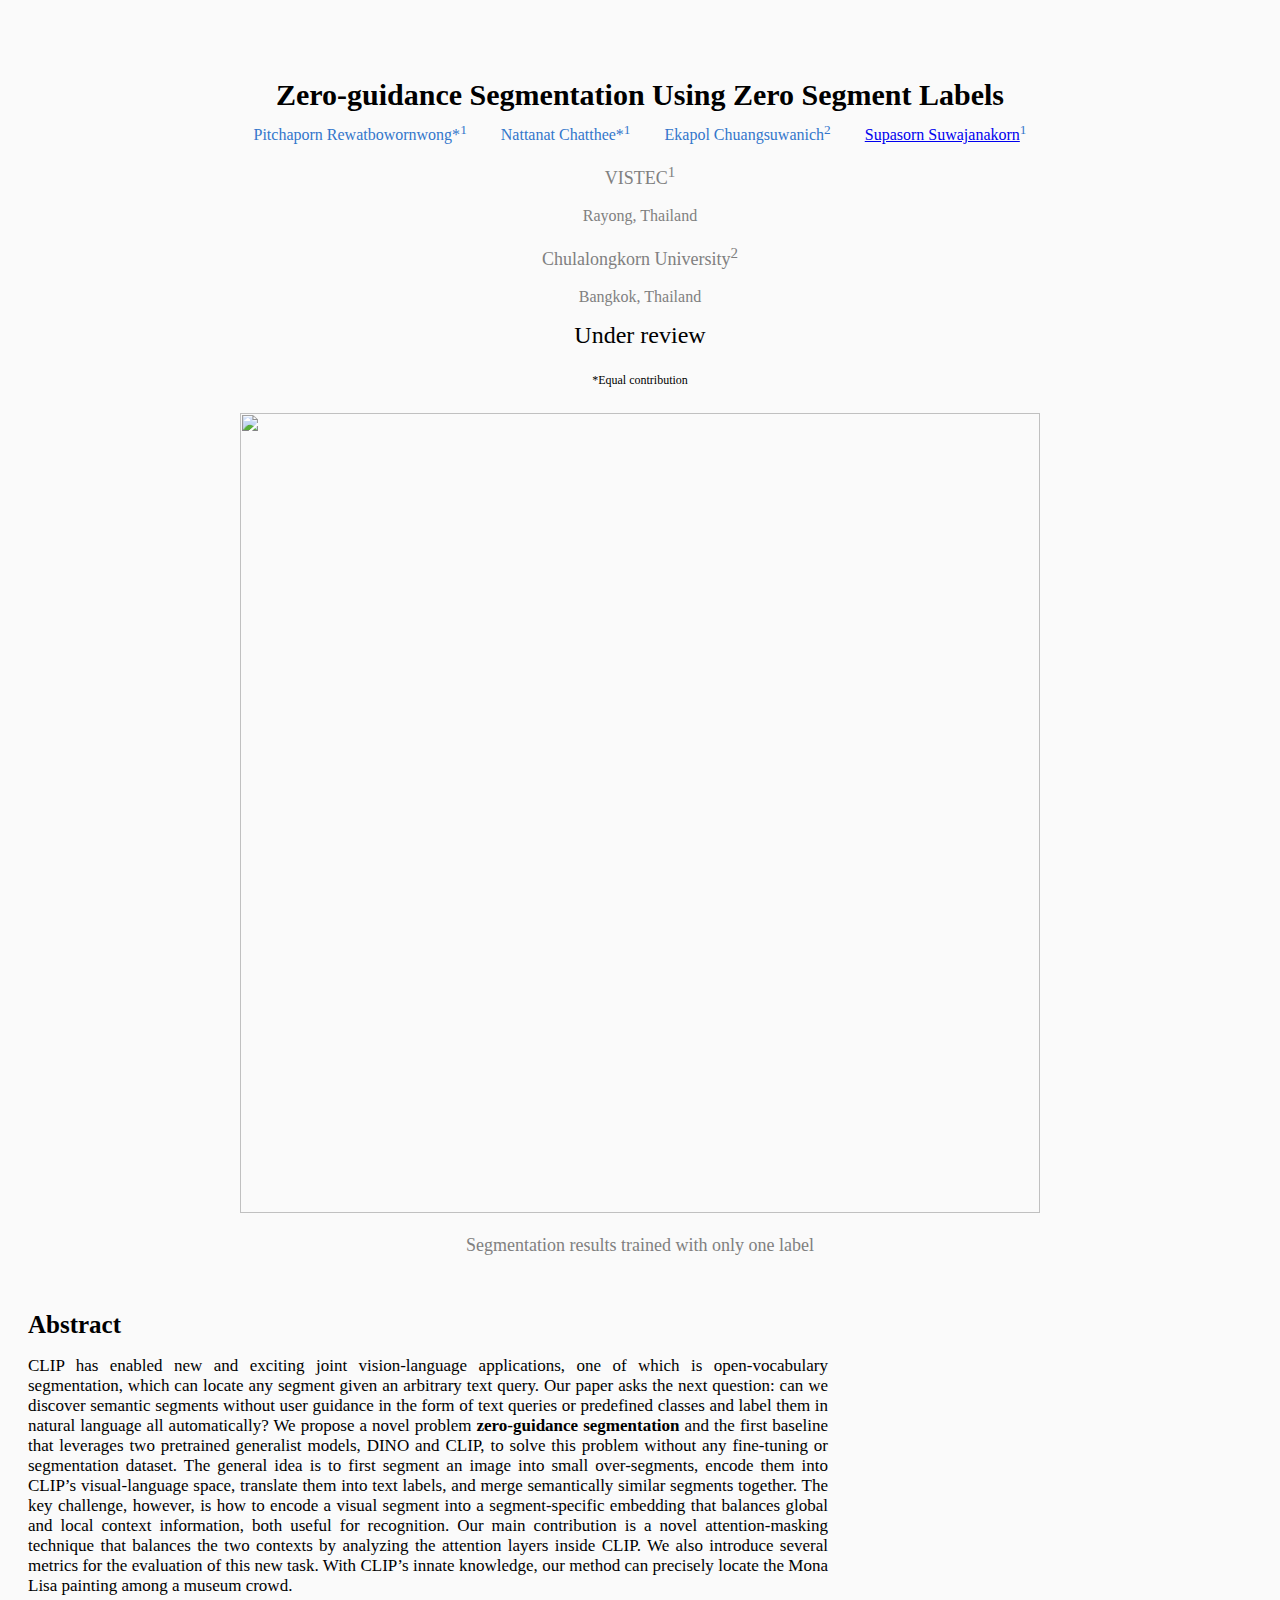
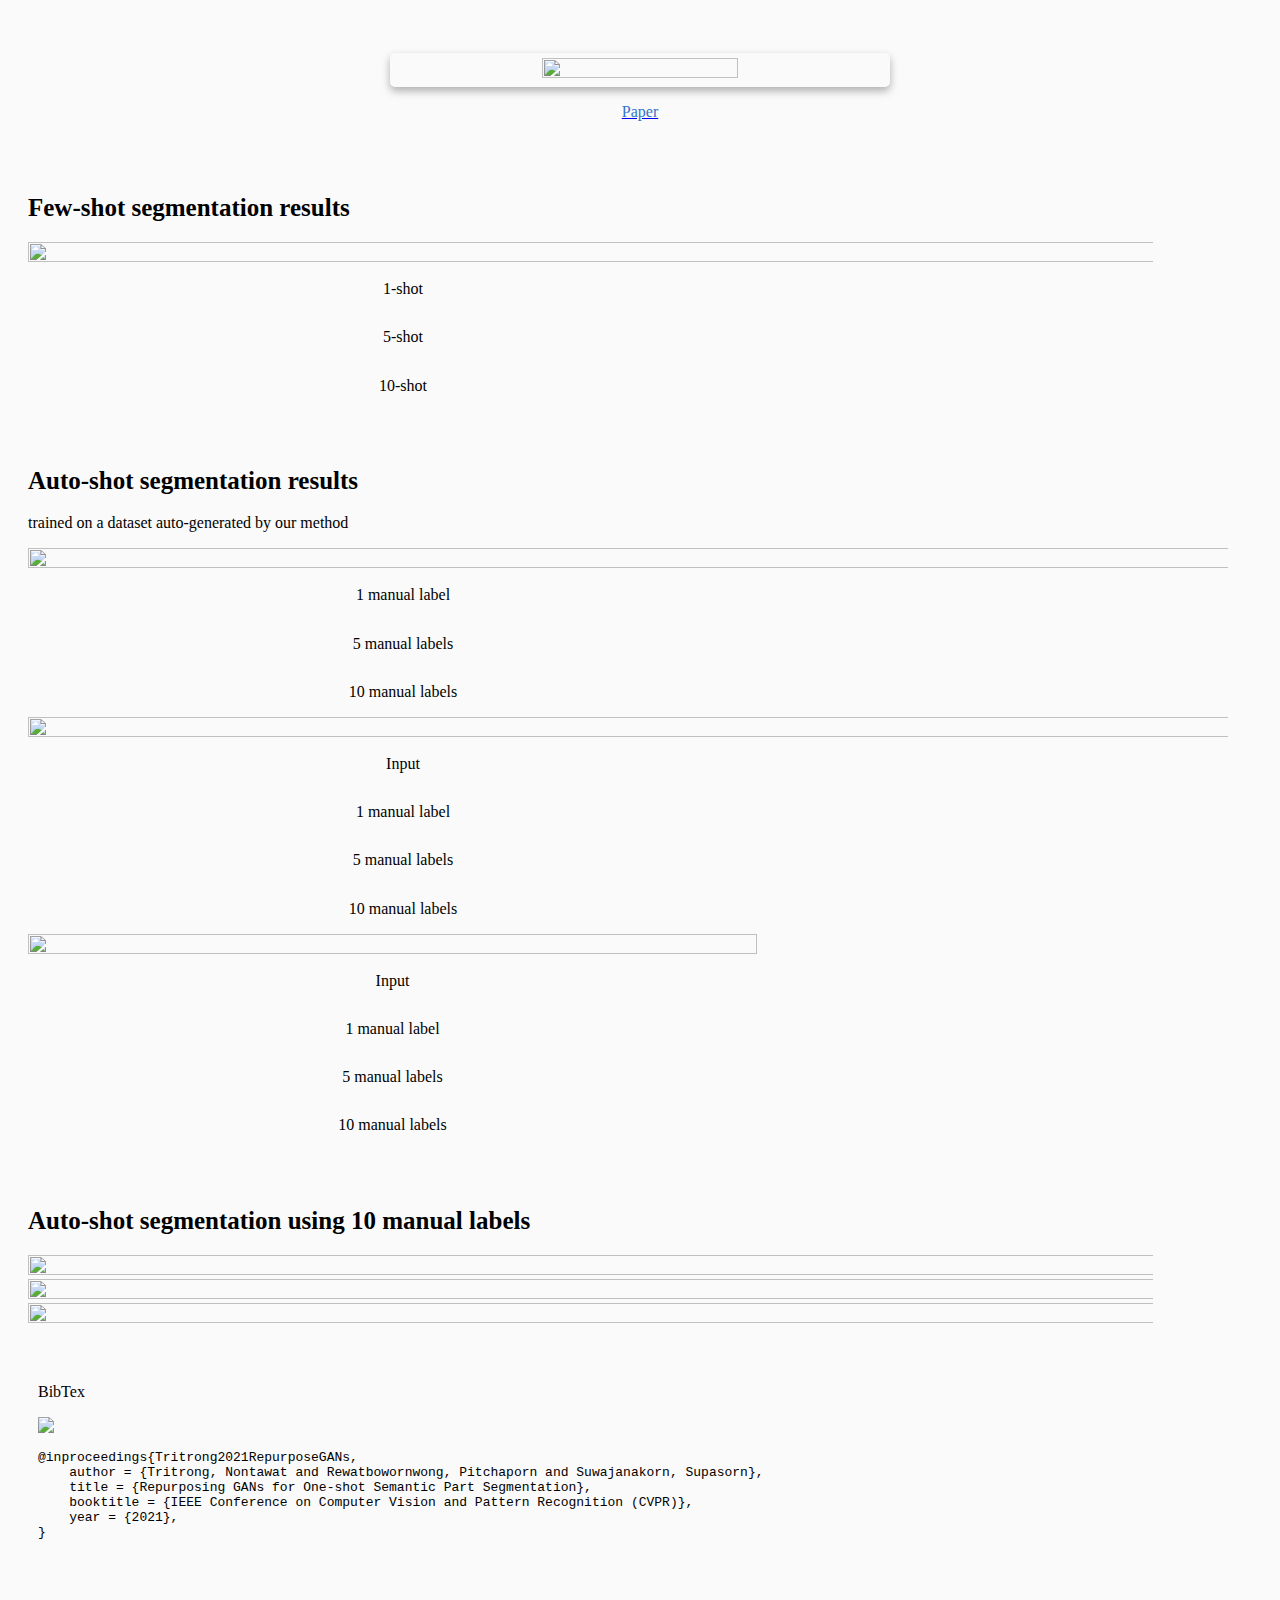
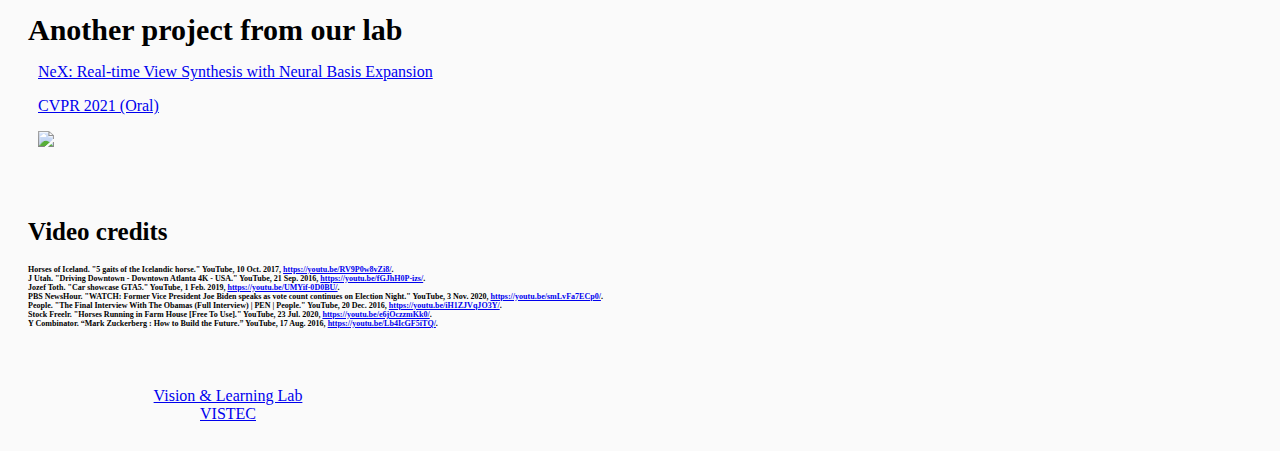
==== index.html @ 1c99daa5 "Update index.html" ====
<!DOCTYPE html>
<html>
  <head>
    <meta charset="utf-8">
<!--     <meta name="viewport" content="width=device-width, initial-scale=1"> -->
    <meta name="google-site-verification" content="RRBnwYbS4fA-miRhlvTT9lm9uJrWSHPbv_-4PYUiH2M" />
    <title>Zero-guideSeg</title>
    <link rel="stylesheet" href="assets/scripts/bulma.min.css">
    <style>
      .black-frame{
        height: 100%;
        background: #171617;
        width: 100%;
        display : flex;
        align-items : center;
        justify-content: center;
      }
      .card {
      margin: 10px;
      }

      .card .media-content .title,
      .card .media-content .subtitle {
        color: #4a4a4a;
      }

      .subtitle {
        margin-top: -0.8rem !important;
      }

      .card-footer {
        text-align: center;
      }

      h1.title {
        font-size: 30px;
        margin-bottom: 10px !important;
      }

      h1 {
        font-size: 25px;
        font-weight: bold;
      }
      .author {
        display: inline;
        margin: 15px;
        color: #3376cb;
      }
      .contrib {
        font-size: 12px;
      }
      .aff {
        margin-top: 20px;
        font-size: 18px;
      }.head_cap {
        margin-top: 10px;
        font-size: 18px;
      }
      .location {
        font-size: 16px;
      }

      .hero-body {
        padding: 20px;
      }

      .column {
        padding: 0px !important;
      }
      .subtitle {
        padding-top: 5px;
        font-size: 16px;
      }

      .hero {
        background-color: inherit !important;
      }
      
      @media only screen and (max-width: 600px) {
      .author {
        font-size: 12px;
      }
      .aff {
        font-size: 12px;
      }
      .location {
        font-size: 12px;
      }}
      
      .button-clipboard-tooltip{
        display: none;
        color:white;
        background: rgba(74,74,74,0.9);
        border-radius: 2px;
        padding: 0.5rem 1rem;
        margin-right: 1rem;
        text-overflow: ellipsis;
        white-space: pre;
    }

      body {
        background-color: #FAFAFA;
      }
    </style>
  </head>
  <body>
    <section class="hero is-light" style="">
      <div class="hero-body" style="padding-top: 50px;">
        <div class="container" style="text-align: center;margin-bottom:5px;">
          <h1 class="title">
            Zero-guidance Segmentation Using Zero Segment Labels
          </h1>
          
          <div class="author">Pitchaporn Rewatbowornwong*<sup>1</sup></div>
          <div class="author">Nattanat Chatthee*<sup>1</sup></div>
          <div class="author">Ekapol Chuangsuwanich<sup>2</sup></div>
          <div class="author"><a href="http://www.supasorn.com">Supasorn Suwajanakorn</a><sup>1</sup></div>
          <div class="column">
           <div class="aff">
            <p style="color:gray;">
            VISTEC<sup>1</sup>
<!--               VISTEC - Vidyasirimedhi Institute of Science and Technology<sup>1</sup> -->
            </p>
          </div>
          <div class="location">
            <p style="color:gray;">
            Rayong, Thailand
            </p>
          </div>
          </div>
          <div class="column">
          <div class="aff">
            <p style="color:gray;">
            Chulalongkorn University<sup>2</sup>
            </p>
          </div>
          <div class="location">
            <p style="color:gray;">
            Bangkok, Thailand
            </p>
          </div>
          </div>
       
          <div class="con">
            <p  style="font-size: 24px; margin-top:15px;">
<!--             CVPR 2021 (Oral) -->
              Under review
            </p>
          </div>
          <div class="contrib">
            *Equal contribution
          </div>
        </div>
      </div>
    </section>
<!--     <section class="section" style="display : flex; align-items : center;justify-content: center;padding: 10px;">
    <div style="max-width:  900px;width: 900px;">
      <div style="position: relative;width: 100%;height: 0;padding-bottom: 56.25%;">
        <iframe height="506.25" width="900"
          style=" position: absolute;top: 0;left: 0;width: 100%;height: 100%;max-height: 100%; max-width: 100%;"
          src="https://www.youtube.com/embed/Jx49VwN7O0Q" frameborder="0"
          allow="accelerometer; autoplay; clipboard-write; encrypted-media; gyroscope; picture-in-picture"
          allowfullscreen></iframe>
      </div>
    </div>
  </section> -->
      <center>
        <img src="assets/images/head-1.png" width="800px" height="800px">
        <div class="head_cap">
            <p style="color:gray;">
            Segmentation results trained with only one label 
            </p>
        </div>
      </center>
    <section class="hero">
      <div class="hero-body">
        <div class="container" style="max-width: 800px" >
          <h1 style="">Abstract</h1>
          <p  style="text-align: justify; font-size: 17px;">
            CLIP has enabled new and exciting joint vision-language applications, one of which is open-vocabulary 
            segmentation, which can locate any segment given an arbitrary text query. Our paper asks the next question: 
            can we discover semantic segments without user guidance in the form of text queries or predefined classes 
            and label them in natural language all automatically? We propose a novel problem <b> zero-guidance segmentation </b> 
            and the first baseline that leverages two pretrained generalist models, DINO and CLIP, to solve this problem 
            without any fine-tuning or segmentation dataset. The general idea is to first segment an image into small 
            over-segments, encode them into CLIP’s visual-language space, translate them into text labels, and merge 
            semantically similar segments together. The key challenge, however, is how to encode a visual segment into a 
            segment-specific embedding that balances global and local context information, both useful for recognition. 
            Our main contribution is a novel attention-masking technique that balances the two contexts by analyzing the 
            attention layers inside CLIP. We also introduce several metrics for the evaluation of this new task. With 
            CLIP’s innate knowledge, our method can precisely locate the Mona Lisa painting among a museum crowd.
<!--             While GANs have shown success in realistic image generation, the idea of using GANs for other tasks 
            unrelated to synthesis is underexplored. Do GANs learn meaningful structural parts of objects during 
            their attempt to reproduce those objects? In this work, we test this hypothesis and propose a simple 
            and effective approach based on GANs for semantic part segmentation that requires as few as one label 
            example along with an unlabeled dataset. Our key idea is to leverage a trained GAN to extract pixel-wise 
            representation from the input image and use it as feature vectors for a segmentation network. Our experiments 
            demonstrate that GANs representation is "readily discriminative" and produces surprisingly good results 
            that are comparable to those from supervised baselines trained with significantly more labels. We believe 
            this novel repurposing of GANs underlies a new class of unsupervised representation learning that is applicable 
            to many other tasks. -->
          </p>
        </div>
      </div>
    </section>
    <section class="hero is-light" style="">
      <div class="hero-body">
        <div class="container" style="text-align: center;">
          <div class="columns">
            <div class="column"></div>
            <div class="column">
              <a href="https://arxiv.org/pdf/2103.04379.pdf" target="_blank">
                <div>
                  <img src="assets/images/paper.PNG" style=" box-shadow: 0 4px 8px 0 rgba(0, 0, 0, 0.3); border-radius: 5px; padding: 5px;" width="40%" height="40%">
                </div>
                <p style="color:#3376cb;">Paper</p>
              </a>
            </div>
<!--             <div class="column">
              <a href="https://github.com/bryandlee/repurpose-gan/" target="_blank">
              <div>
                <img src="assets/video/bryandlee.gif" style=" box-shadow: 0 4px 8px 0 rgba(0, 0, 0, 0.3); border-radius: 5px; padding: 5px;" width="72%" height="72%">
              </div>
              <p style="color:#3376cb;">Unofficial code with labelling tool by bryandlee</p>
                 </a>
            </div> -->
<!--             <div class="column">
              <div>
                <img src="assets/images/our_dataset.png">
              </div>
              Data [Soon]
            </div> -->
            <div class="column"></div>
          </div>
        </div>
      </div>
    </section>

    <section class="hero is-light" style="background-color:#FFFFFF;">
      <div class="hero-body">
        <div class="container" style="max-width:800px;margin-bottom:20px;">
          <h1>
            Few-shot segmentation results
          </h1>
        </div>
        <div class="container" style="max-width:750px">

          <center>
            <img src="assets/video/biden_fs.gif" class="centerImage" width="150%" height="150%"/>
          </center>
          
          <div class="columns is-mobile">
            <div class="column"><p class="subtitle" style="text-align:center; padding-top: 27px;">1-shot<p></div>
           <div class="column"><p class="subtitle" style="text-align:center; padding-top: 27px;">5-shot<p></div>
           <div class="column"><p class="subtitle" style="text-align:center; padding-top: 27px;">10-shot<p></div>
          </div>
        </div>
      </div>
    </section>
    <section class="hero is-light" style="background-color: #FFFFFF;">
      <div class="hero-body">
        <div class="container"  style="max-width:800px">
          <h1>
            Auto-shot segmentation results
          </h1>
          <p class="subtitle" style="padding-top: 15px;">
            <!-- Auto-shot segmentation network is trained on a dataset auto-generated by our method. -->
            trained on a dataset auto-generated by our method
          </p>

            <div class="container" style="max-width:750px">
            <div class="column">
              <center>
                <img src="assets/video/mark_fs.gif" class="centerImage" width="160%" height="160%"/>
              </center>
              <div class="columns is-mobile">
                <div class="column"><p class="subtitle" style="text-align:center; padding-top: 27px;">1 manual label<p></div>
               <div class="column"><p class="subtitle" style="text-align:center; padding-top: 27px;">5 manual labels<p></div>
               <div class="column"><p class="subtitle" style="text-align:center; padding-top: 27px;">10 manual labels<p></div>
              </div>
              </div>
            </div>
            <div class="container" style="max-width:750px">
              <p style = "margin-top: 15px;">
            <div class="column">
              <center>
                <img src="assets/video/car_fs.gif" class="centerImage" width="160%" height="160%"/>
              </center>
              <div class="columns is-mobile">
                <div class="column"><p class="subtitle" style="text-align:center; padding-top: 27px;">Input<p></div>
                <div class="column"><p class="subtitle" style="text-align:center; padding-top: 27px;">1 manual label<p></div>
               <div class="column"><p class="subtitle" style="text-align:center; padding-top: 27px;">5 manual labels<p></div>
               <div class="column"><p class="subtitle" style="text-align:center; padding-top: 27px;">10 manual labels<p></div>
              </div>
              </div>
            </div>
            <div class="container" style="max-width:729px">
              <p style = "margin-top: 15px;">
          <div class="columns">
            <div class="column">
              <center>
                <img src="assets/video/horse_fs.gif" class="centerImage" width="100%" height="100%"/>
              </center>
              <div class="columns is-mobile">
                <div class="column"><p class="subtitle" style="text-align:center; padding-top: 27px;">Input<p></div>
                <div class="column"><p class="subtitle" style="text-align:center; padding-top: 27px;">1 manual label<p></div>
               <div class="column"><p class="subtitle" style="text-align:center; padding-top: 27px;">5 manual labels<p></div>
               <div class="column"><p class="subtitle" style="text-align:center; padding-top: 27px;">10 manual labels<p></div>
              </div>
            </div>
            </div>
          </div>
        </div>
      </div>
    </section>
    <section class="hero is-light" style="background-color: #FFFFFF;">
      <div class="hero-body">
        <div class="container" style="max-width:800px;">
          <h1>
            Auto-shot segmentation using 10 manual labels
          </h1>
          <div class="container" style="max-width:750px; margin-top:20px;">
            <center>
              <img src="assets/video/obamas.gif" class="centerImage" width="150%" height="150%"/>
            </center>
            <center>
              <img src="assets/video/car_vid9.gif" class="centerImage" width="150%" height="150%"/>
            </center>
            <center>
              <img src="assets/video/horse_vid9.gif" class="centerImage" width="150%" height="150%"/>
            </center>
        </div></div>
      </div>
    </section>
  <section class="hero" style="padding-top:0px;">
    <div class="hero-body">
      <div class="container" style="max-width:900px;">
  <div class="card">
  <header class="card-header">
    <p class="card-header-title">
      BibTex
    </p>
    <a class="card-header-icon button-clipboard" style="border:0px; background: inherit;" data-clipboard-target="#bibtex-info" >
      <div class="button-clipboard-tooltip">Copied!</div>
      <span class="icon">
        <img src="assets/images/copy.svg" style="height: 20px;"/>
      </span>
    </a>
  </header>
    <div class="card-content">
<pre style="background-color:inherit;padding: 0px;" id="bibtex-info">@inproceedings{Tritrong2021RepurposeGANs,
    author = {Tritrong, Nontawat and Rewatbowornwong, Pitchaporn and Suwajanakorn, Supasorn},
    title = {Repurposing GANs for One-shot Semantic Part Segmentation},
    booktitle = {IEEE Conference on Computer Vision and Pattern Recognition (CVPR)}, 
    year = {2021},
}</pre>
    </div>
    </section>
    <section class="hero">
    <div class="hero-body">
      <div class="container" style="max-width:900px;">
        <div class=" col-max-width container">
          <h1 class="title shead">
            Another project from our lab 
          </h1>

          <a href="http://nex-mpi.github.io/" target="_blank">
            <div class="card">
                <header class="card-header">
                  <p class="card-header-title">
                    NeX: Real-time View Synthesis with Neural Basis Expansion
                  </p>
                  <p class="card-header-icon" aria-label="more options">
                    CVPR 2021 (Oral)
                  </p>
                </header>
                <div class="card-content">
                  <div class="content">
                    <img src="assets/images/nex.png" />
                  </div>
                </div>
              </div>
            </div>
          </a>
      </div>
     </div>
    </div>
  </section>
    <section class="hero is-light" style="background-color: #FFFFFF;">
      <div class="hero-body">
        <div class="container" style="max-width:800px">
          <h1>
            Video credits
          </h1>
          <div class="container" style="max-width:800px; font-size: 12px;">
          <h6>
            Horses of Iceland. "5 gaits of the Icelandic horse." YouTube, 10 Oct. 2017, <a href="https://youtu.be/RV9P0w8vZi8">https://youtu.be/RV9P0w8vZi8/</a>. <br>
            J Utah. "Driving Downtown - Downtown Atlanta 4K - USA." YouTube, 21 Sep. 2016, <a href="https://youtu.be/fGJhH0P-izs">https://youtu.be/fGJhH0P-izs/</a>. <br>
            Jozef Toth. "Car showcase GTA5." YouTube, 1 Feb. 2019, <a href="https://youtu.be/UMYif-0D0BU">https://youtu.be/UMYif-0D0BU/</a>. <br>
            PBS NewsHour. "WATCH: Former Vice President Joe Biden speaks as vote count continues on Election Night." YouTube, 3 Nov. 2020, <a href="https://youtu.be/smLvFa7ECp0">https://youtu.be/smLvFa7ECp0/</a>. <br>
            People. "The Final Interview With The Obamas (Full Interview) | PEN | People." YouTube, 20 Dec. 2016, <a href="https://youtu.be/iH1ZJVqJO3Y">https://youtu.be/iH1ZJVqJO3Y/</a>. <br>
            Stock Freelr. "Horses Running in Farm House [Free To Use]." YouTube, 23 Jul. 2020, <a href="https://youtu.be/e6jOczzmKk0">https://youtu.be/e6jOczzmKk0/</a>. <br>
            Y Combinator. “Mark Zuckerberg : How to Build the Future.” YouTube, 17 Aug. 2016, <a href="https://youtu.be/Lb4IcGF5iTQ/">https://youtu.be/Lb4IcGF5iTQ/</a>.
          </h6>
          </div></div>
      </div>
    </section>
    <section class="hero">
      <div class="hero-body">
        <div class="container" style="width: 400px">
          <div class="columns" style="text-align: center;">
            <div class="column">
              <a href="https://vistec.ist/vision" target="_blank">Vision & Learning Lab</a>
            </div>
            <div class="column">
              <a href="https://www.vistec.ac.th/" target="_blank">VISTEC</a>
            </div>
          </div>
        </div>
      </div>
    </section>
     <!-- Global site tag (gtag.js) - Google Analytics -->
    <script async src="https://www.googletagmanager.com/gtag/js?id=G-QRZRM1ZZ9J"></script>
    <script>
      window.dataLayer = window.dataLayer || [];
      function gtag(){dataLayer.push(arguments);}
      gtag('js', new Date());

      gtag('config', 'G-QRZRM1ZZ9J');
    </script>
     <script src="assets/scripts/clipboard.min.js"></script>
  <script>
    var clipboard = new ClipboardJS('.button-clipboard');
    function setTooltip(){
      var tooltip = document.querySelector('.button-clipboard-tooltip');
      tooltip.style.display = 'block';
    }
    function hideTooltip(){
      var tooltip = document.querySelector('.button-clipboard-tooltip');
      tooltip.style.display = 'none';
    }
    clipboard.on('success', function(e) {
      setTooltip(e.trigger, 'Copied!');
      setTimeout(function(){
        hideTooltip(e.trigger);
      }, 2000);
      
    });
    
  </script>
  </body>
</html>
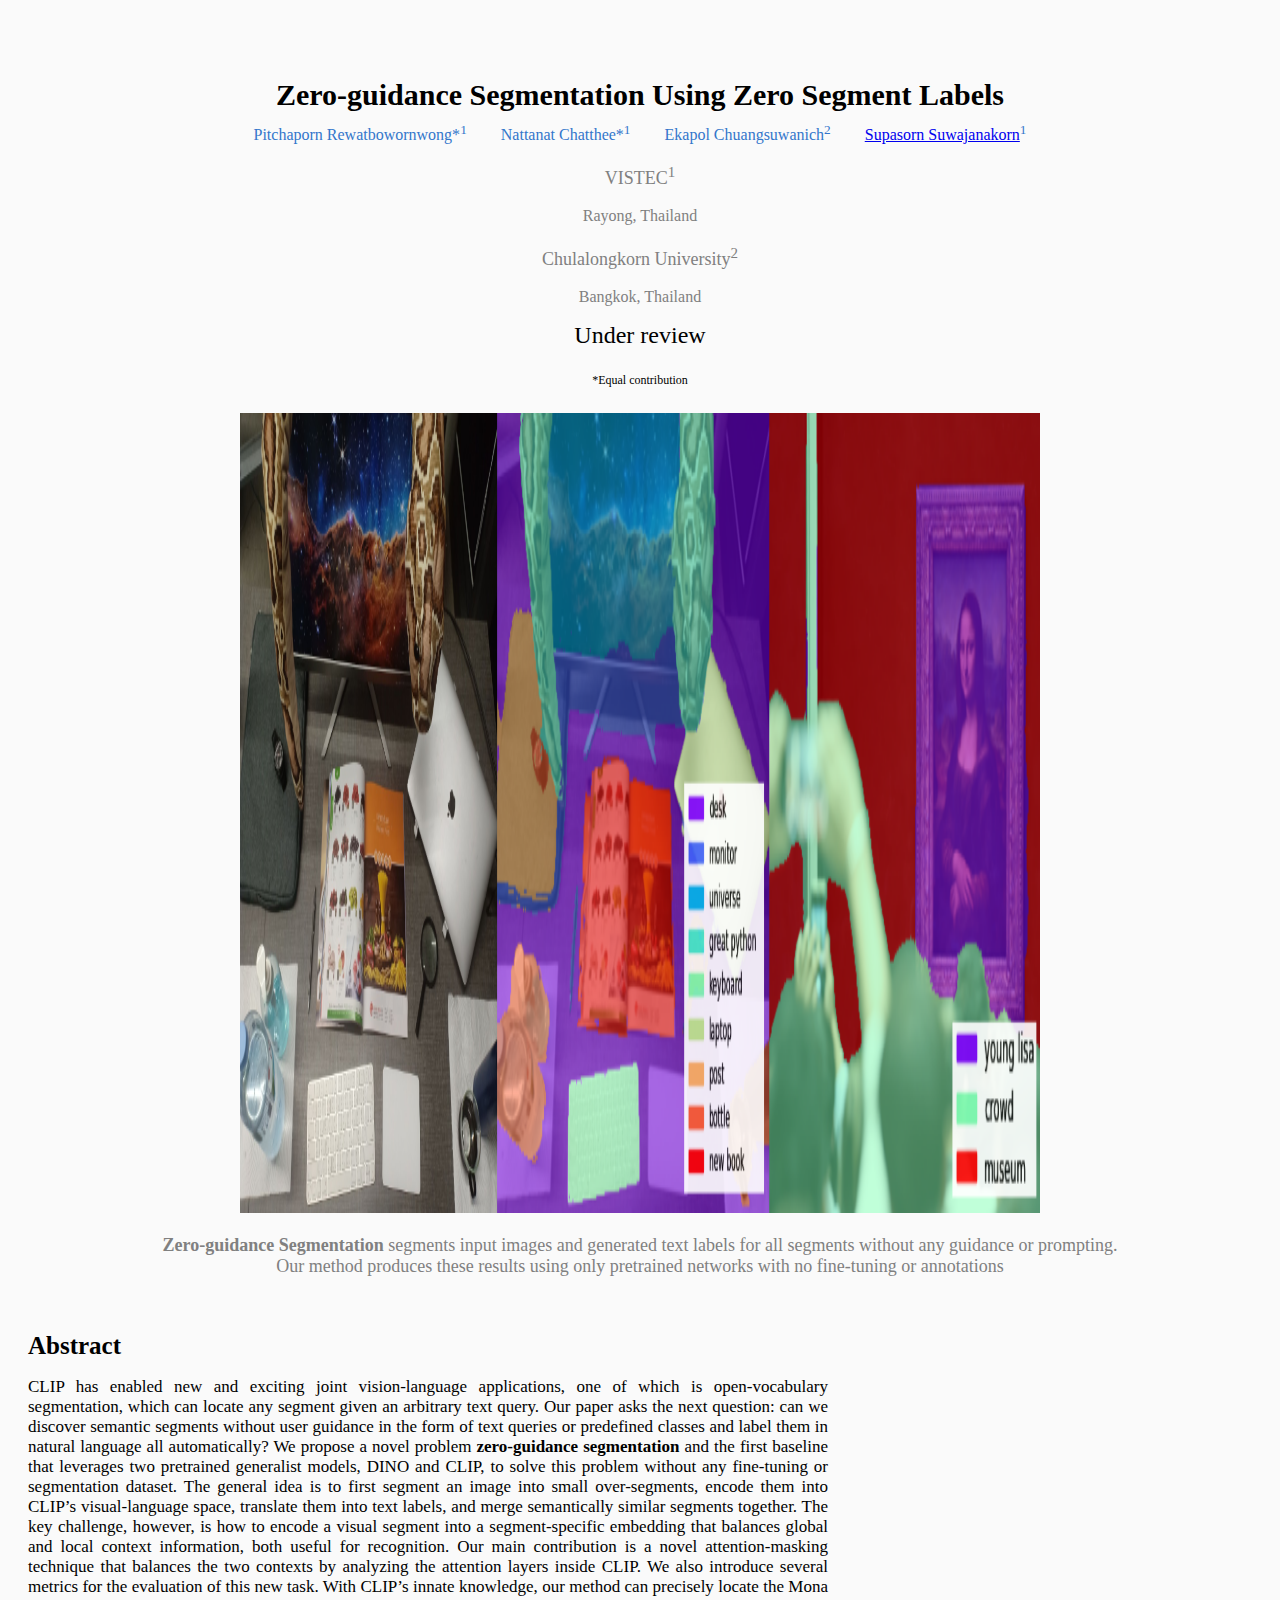
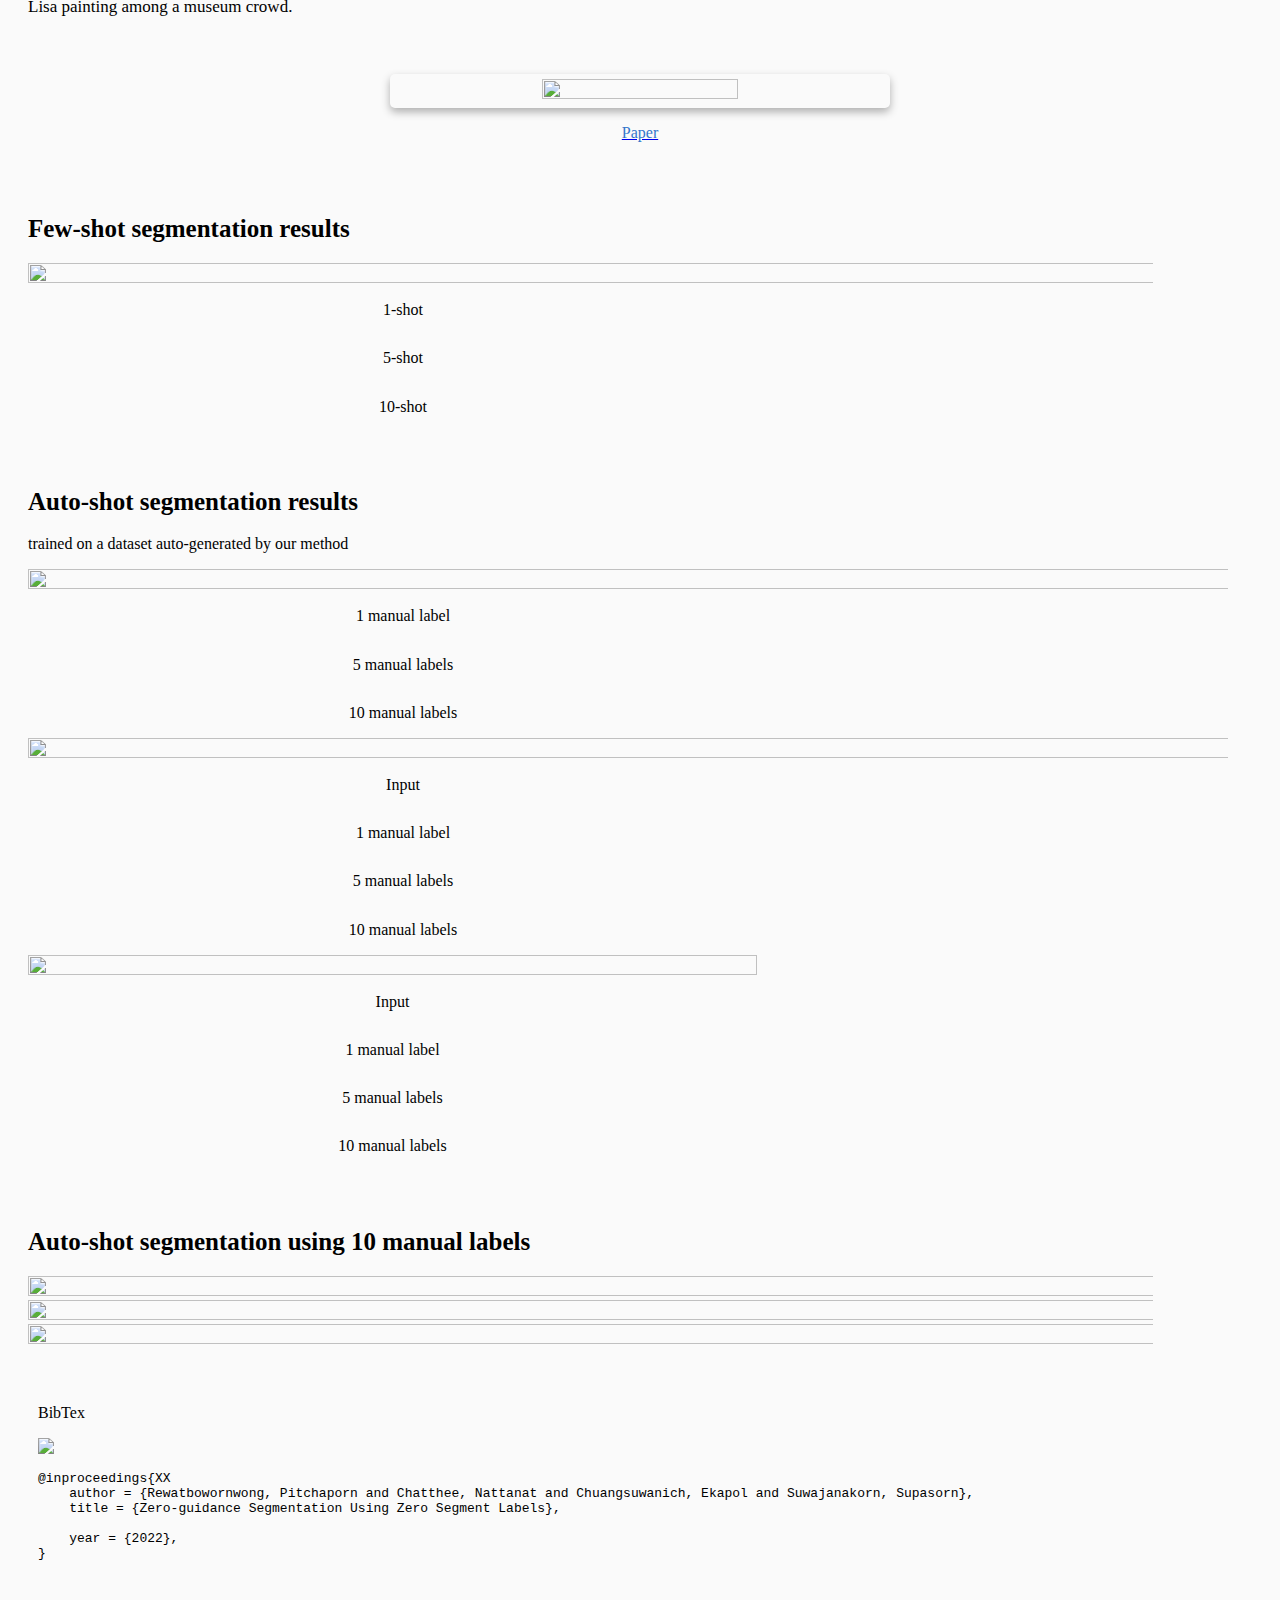
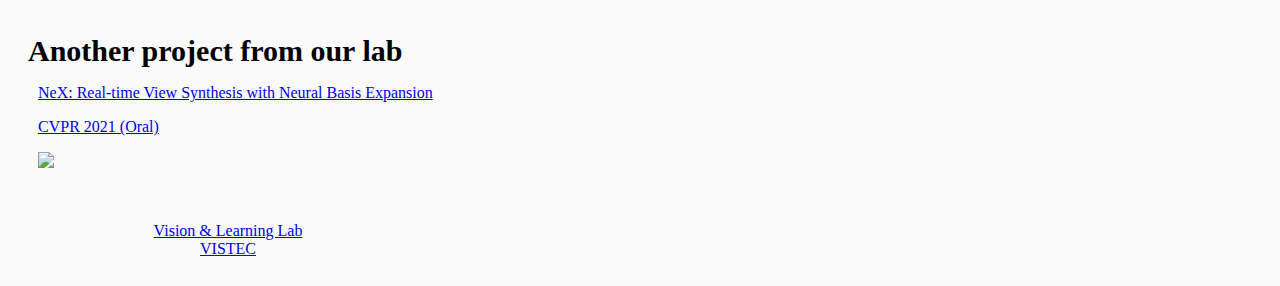
==== commit 6ea57cd2: "Update index.html" ====
--- a/index.html
+++ b/index.html
@@ -115,32 +115,33 @@
           <div class="author">Nattanat Chatthee*<sup>1</sup></div>
           <div class="author">Ekapol Chuangsuwanich<sup>2</sup></div>
           <div class="author"><a href="http://www.supasorn.com">Supasorn Suwajanakorn</a><sup>1</sup></div>
+          <div class="columns"><div class="column"></div>
+
           <div class="column">
            <div class="aff">
-            <p style="color:gray;">
+            <p style="color: gray; --darkreader-inline-color:#988f81;" data-darkreader-inline-color="">
             VISTEC<sup>1</sup>
 <!--               VISTEC - Vidyasirimedhi Institute of Science and Technology<sup>1</sup> -->
             </p>
           </div>
           <div class="location">
-            <p style="color:gray;">
+            <p style="color: gray; --darkreader-inline-color:#988f81;" data-darkreader-inline-color="">
             Rayong, Thailand
             </p>
           </div>
-          </div>
-          <div class="column">
+          </div><div class="column">
           <div class="aff">
-            <p style="color:gray;">
+            <p style="color: gray; --darkreader-inline-color:#988f81;" data-darkreader-inline-color="">
             Chulalongkorn University<sup>2</sup>
             </p>
           </div>
           <div class="location">
-            <p style="color:gray;">
+            <p style="color: gray; --darkreader-inline-color:#988f81;" data-darkreader-inline-color="">
             Bangkok, Thailand
             </p>
-          </div>
-          </div>
-       
+          </div></div>
+          <div class="column"></div>
+          </div>
           <div class="con">
             <p  style="font-size: 24px; margin-top:15px;">
 <!--             CVPR 2021 (Oral) -->
@@ -165,10 +166,11 @@
     </div>
   </section> -->
       <center>
-        <img src="assets/images/head-1.png" width="800px" height="800px">
+        <img src="assets/images/header-1.png" width="800px" height="800px">
         <div class="head_cap">
             <p style="color:gray;">
-            Segmentation results trained with only one label 
+            <b>Zero-guidance Segmentation</b> segments input images and generated text labels for all segments without any guidance or prompting. <br> 
+            Our method produces these results using only pretrained networks with no fine-tuning or annotations 
             </p>
         </div>
       </center>
@@ -348,11 +350,11 @@
     </a>
   </header>
     <div class="card-content">
-<pre style="background-color:inherit;padding: 0px;" id="bibtex-info">@inproceedings{Tritrong2021RepurposeGANs,
-    author = {Tritrong, Nontawat and Rewatbowornwong, Pitchaporn and Suwajanakorn, Supasorn},
-    title = {Repurposing GANs for One-shot Semantic Part Segmentation},
-    booktitle = {IEEE Conference on Computer Vision and Pattern Recognition (CVPR)}, 
-    year = {2021},
+<pre style="background-color:inherit;padding: 0px;" id="bibtex-info">@inproceedings{XX 
+    author = {Rewatbowornwong, Pitchaporn and Chatthee, Nattanat and Chuangsuwanich, Ekapol and Suwajanakorn, Supasorn},
+    title = {Zero-guidance Segmentation Using Zero Segment Labels},
+<!--     booktitle = {IEEE Conference on Computer Vision and Pattern Recognition (CVPR)},  Tritrong2021RepurposeGANs,-->
+    year = {2022},
 }</pre>
     </div>
     </section>
@@ -386,7 +388,7 @@
      </div>
     </div>
   </section>
-    <section class="hero is-light" style="background-color: #FFFFFF;">
+<!--     <section class="hero is-light" style="background-color: #FFFFFF;">
       <div class="hero-body">
         <div class="container" style="max-width:800px">
           <h1>
@@ -404,7 +406,7 @@
           </h6>
           </div></div>
       </div>
-    </section>
+    </section> -->
     <section class="hero">
       <div class="hero-body">
         <div class="container" style="width: 400px">
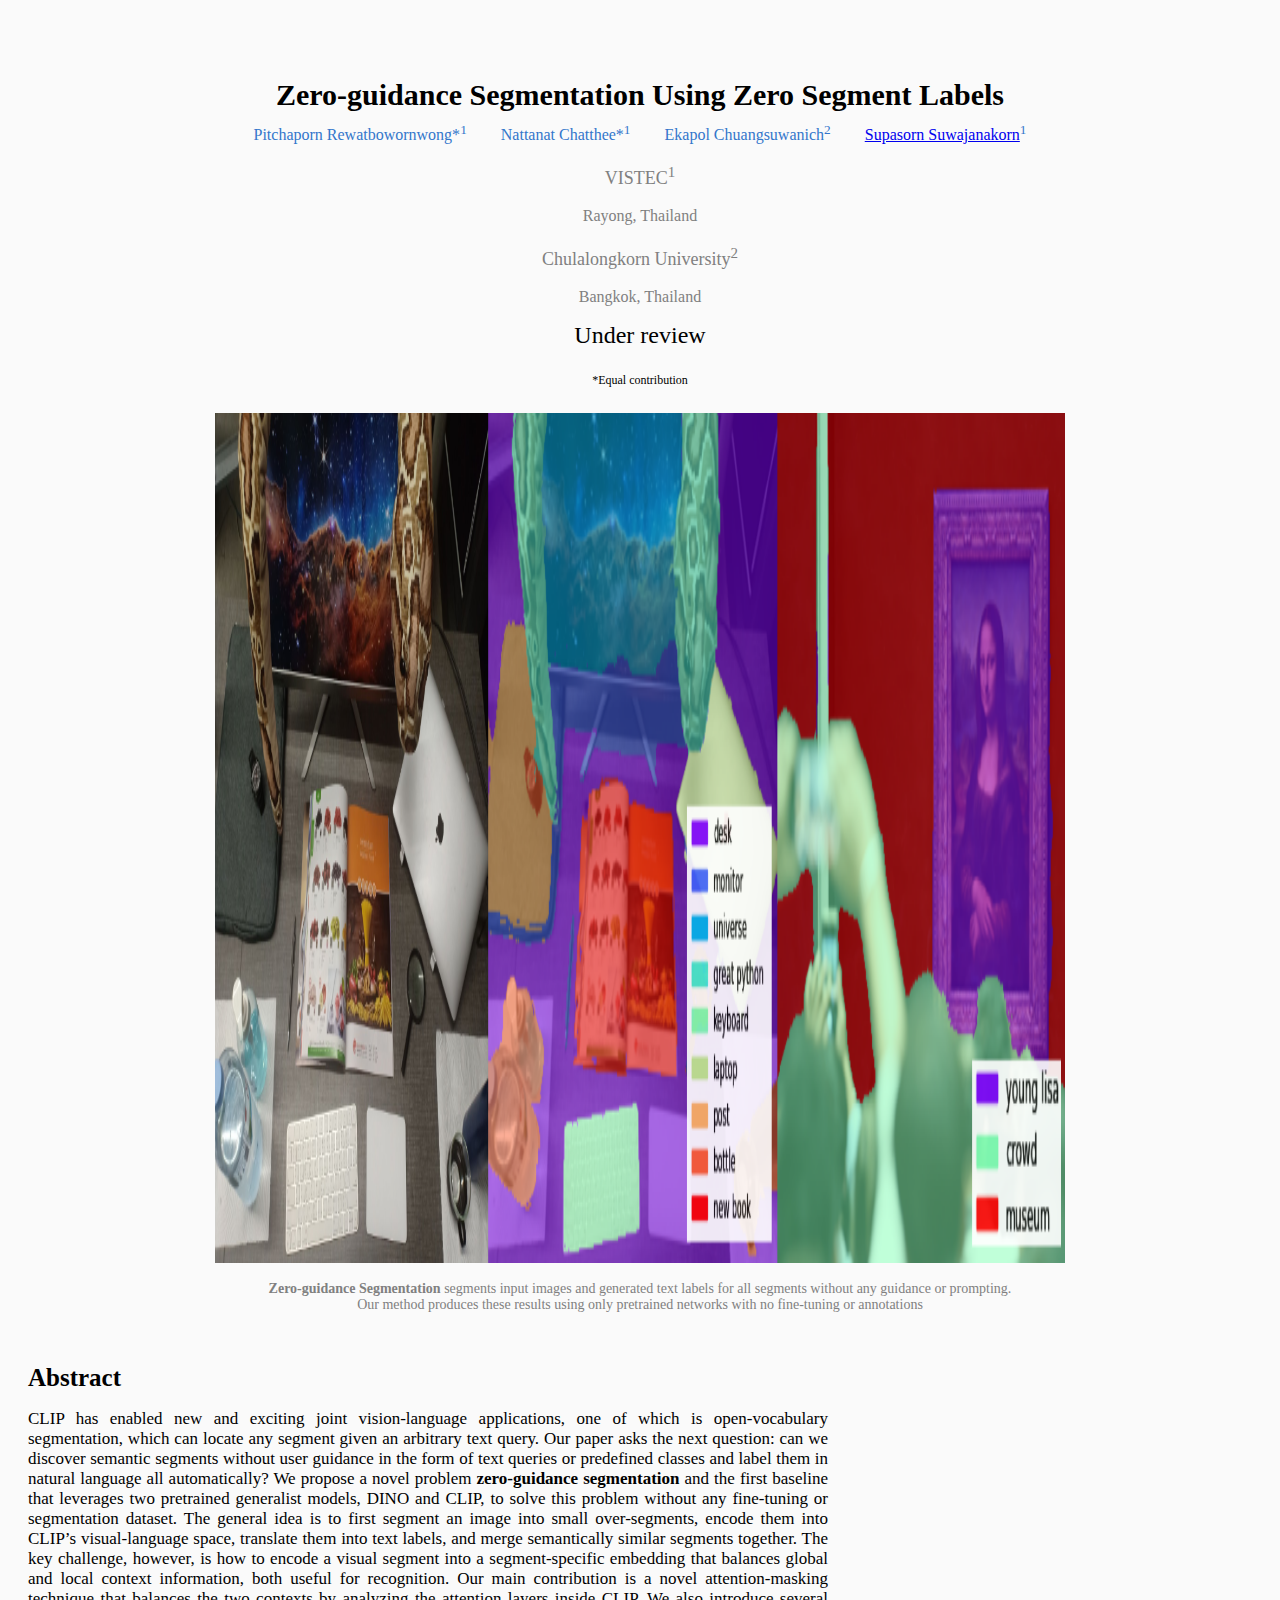
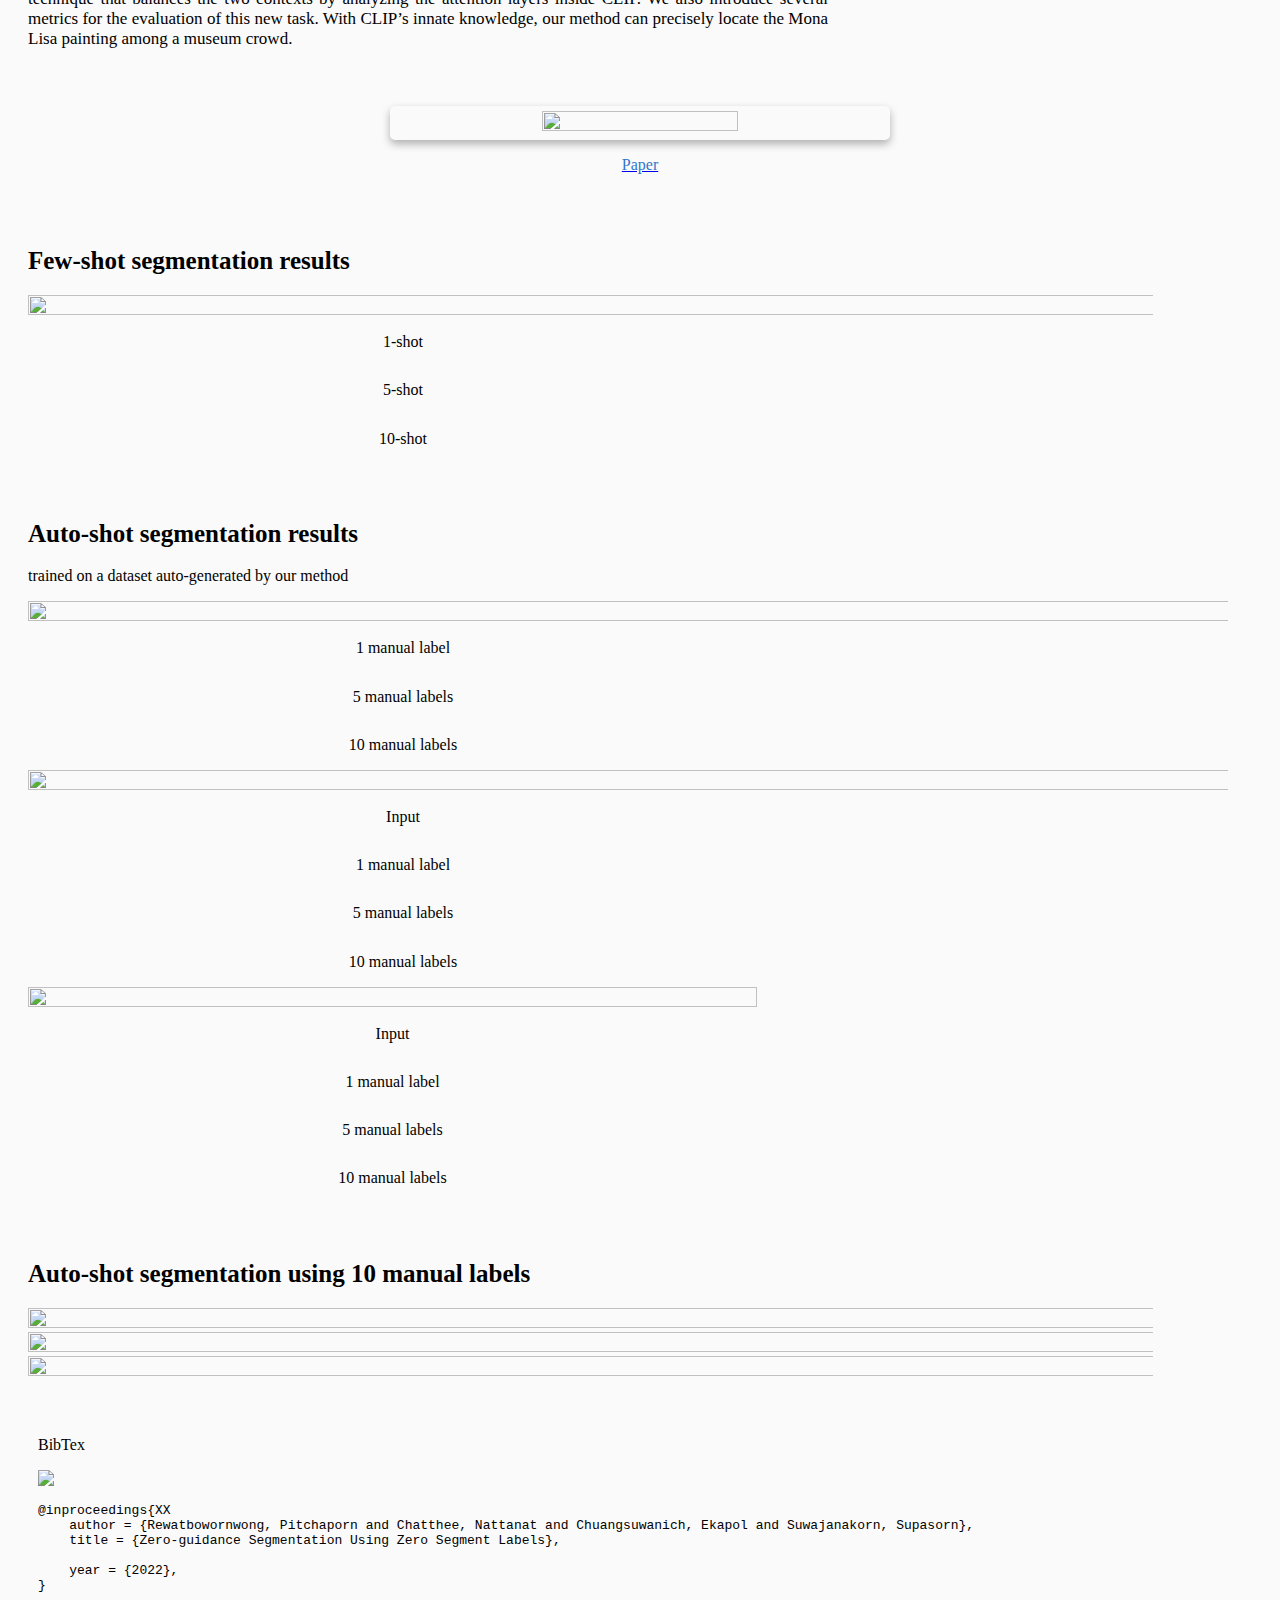
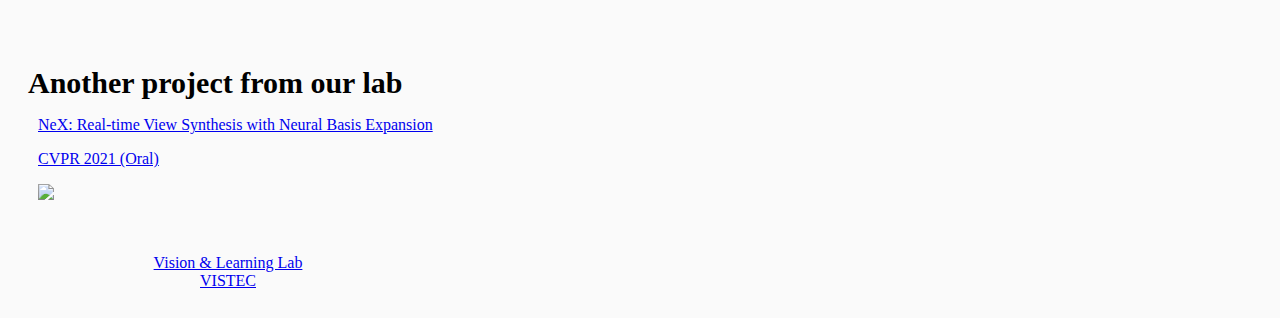
==== commit 449ccf12: "Update index.html" ====
--- a/index.html
+++ b/index.html
@@ -166,9 +166,9 @@
     </div>
   </section> -->
       <center>
-        <img src="assets/images/header-1.png" width="800px" height="800px">
+        <img src="assets/images/header-1.png" width="850px" height="850px">
         <div class="head_cap">
-            <p style="color:gray;">
+            <p style="color:gray;font-size: 14px;">
             <b>Zero-guidance Segmentation</b> segments input images and generated text labels for all segments without any guidance or prompting. <br> 
             Our method produces these results using only pretrained networks with no fine-tuning or annotations 
             </p>
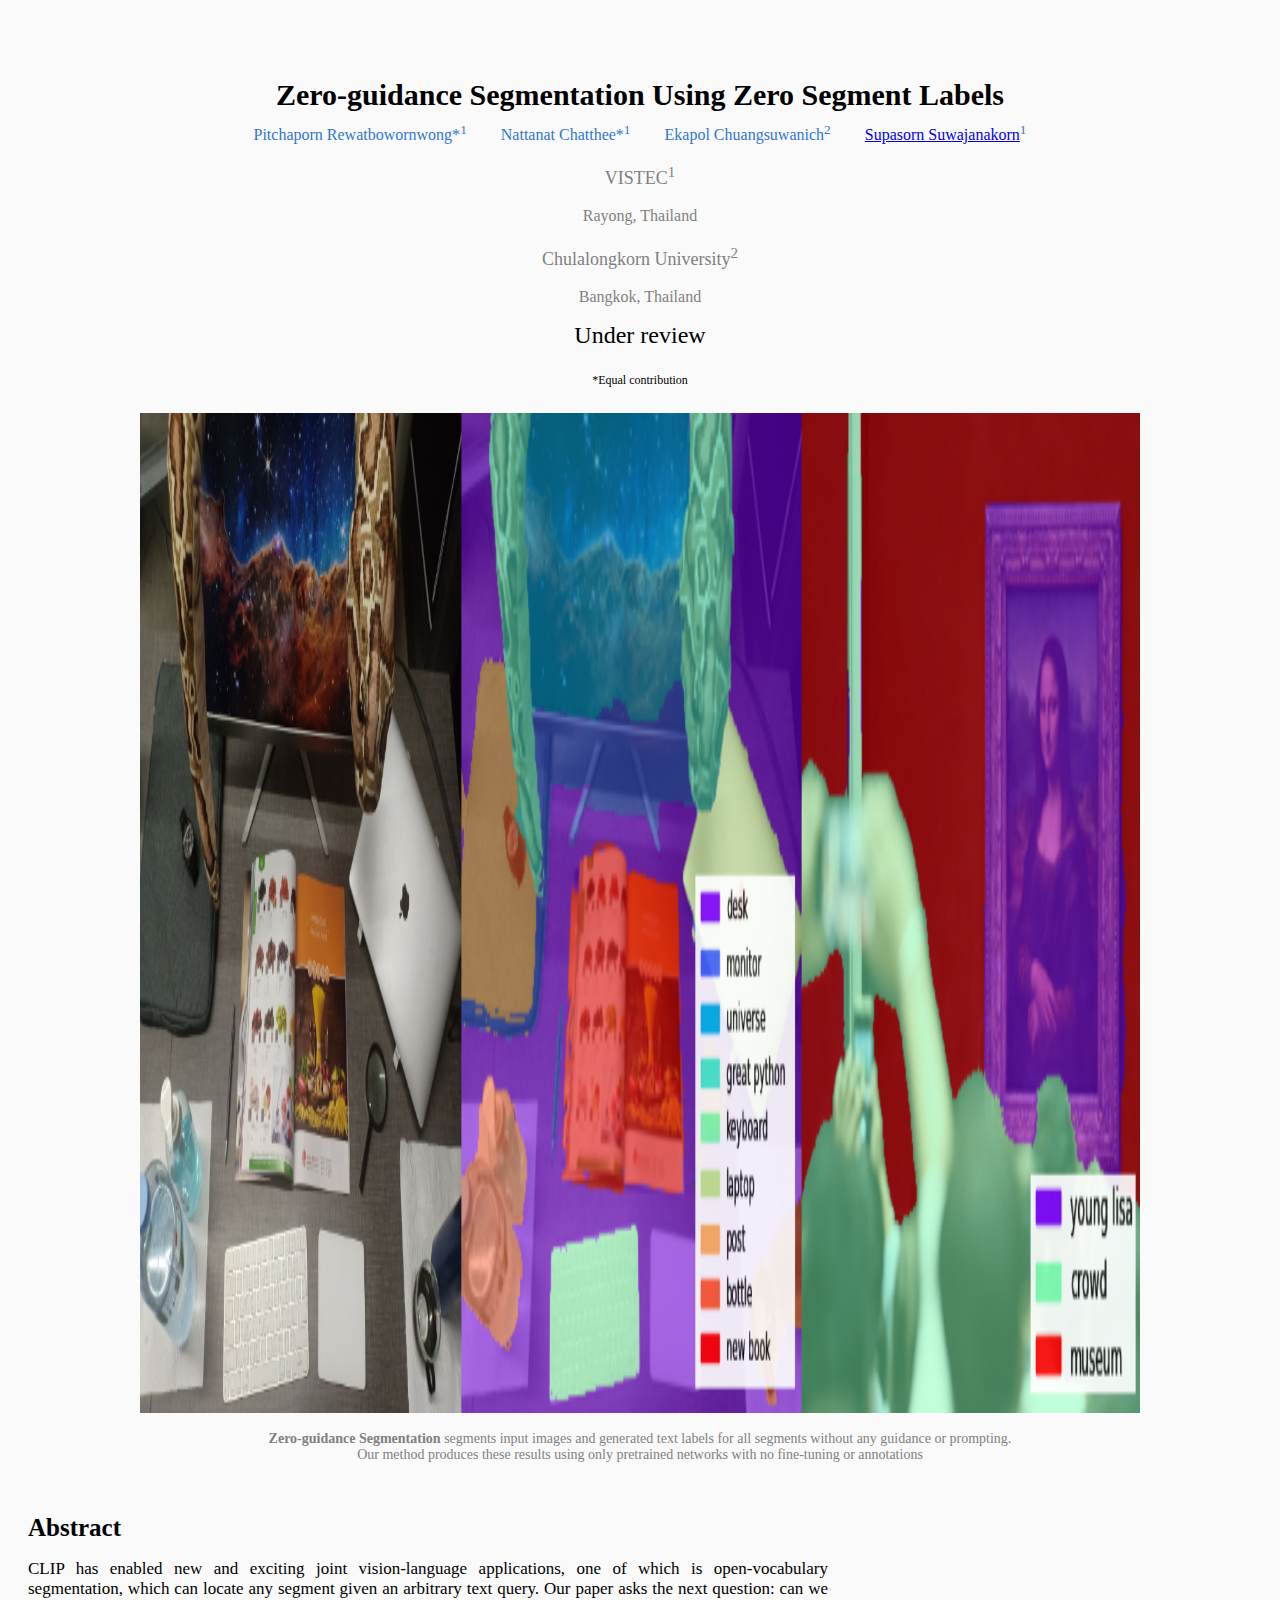
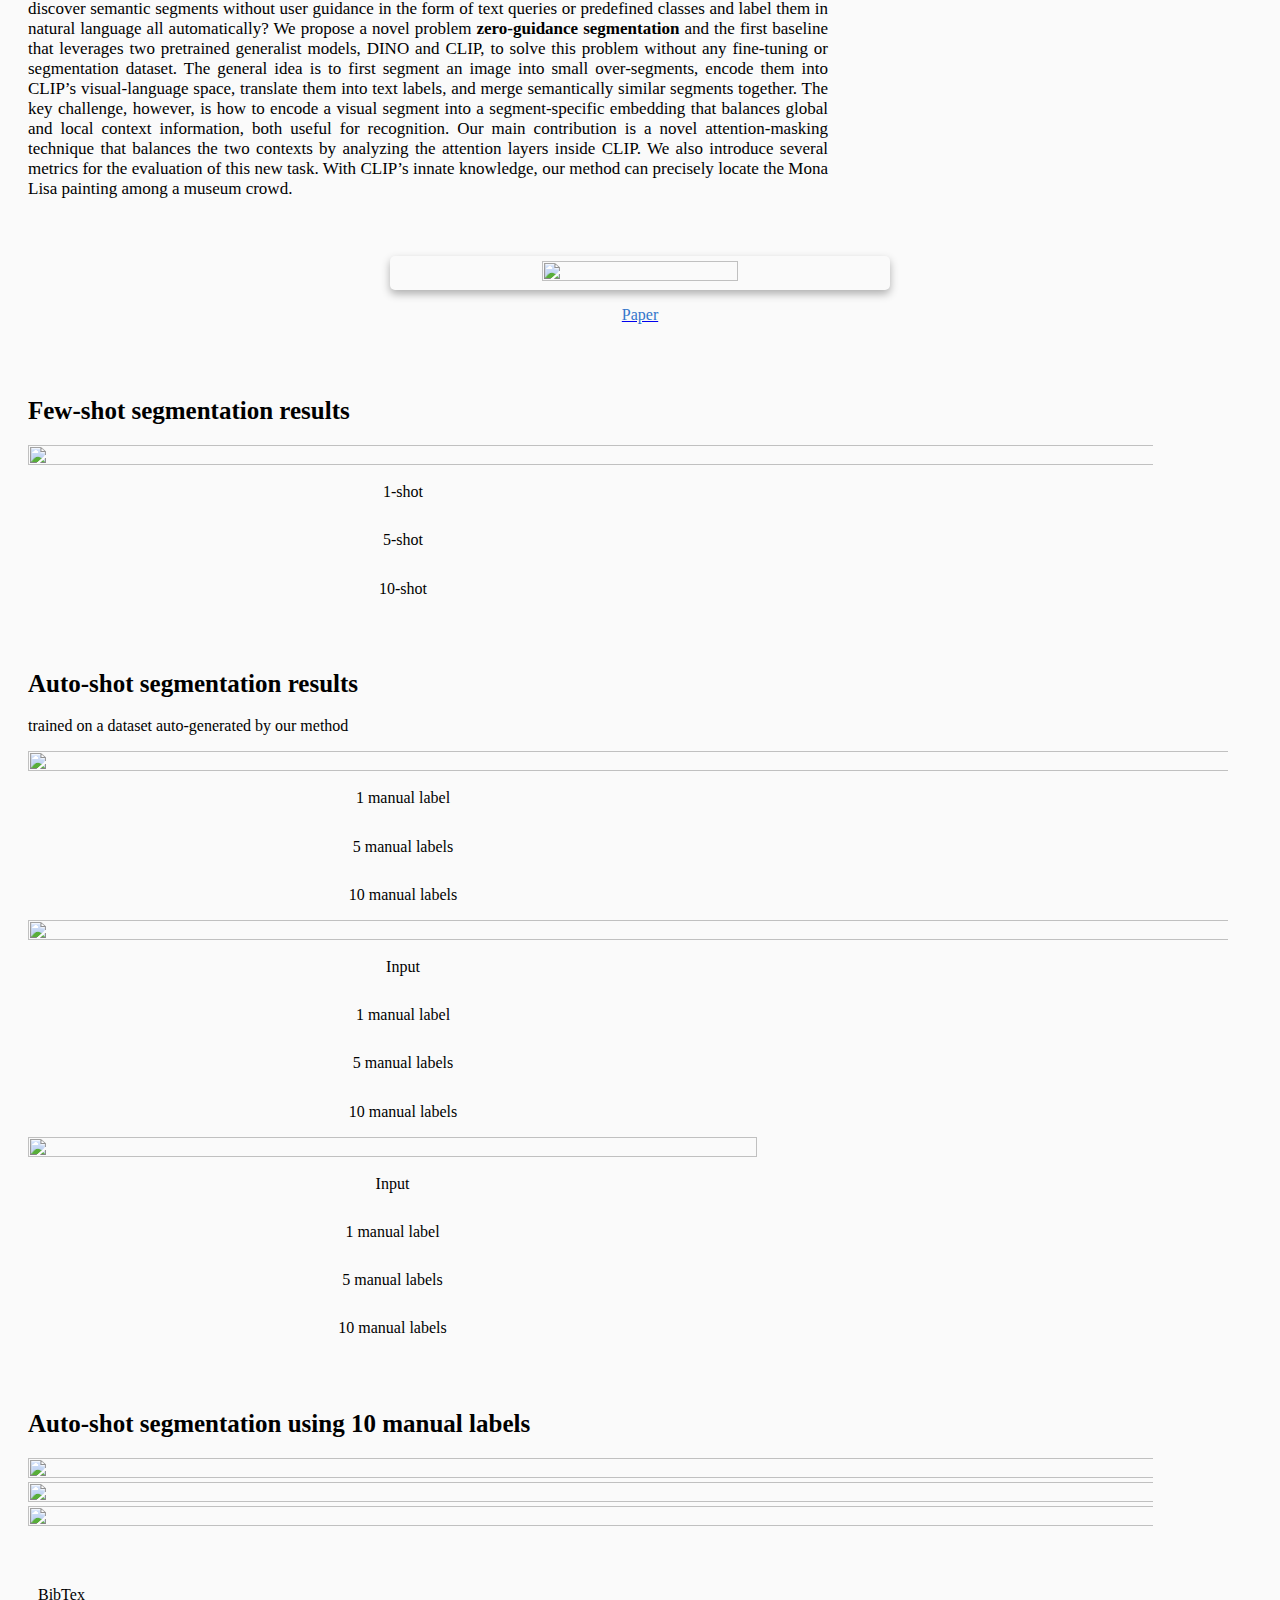
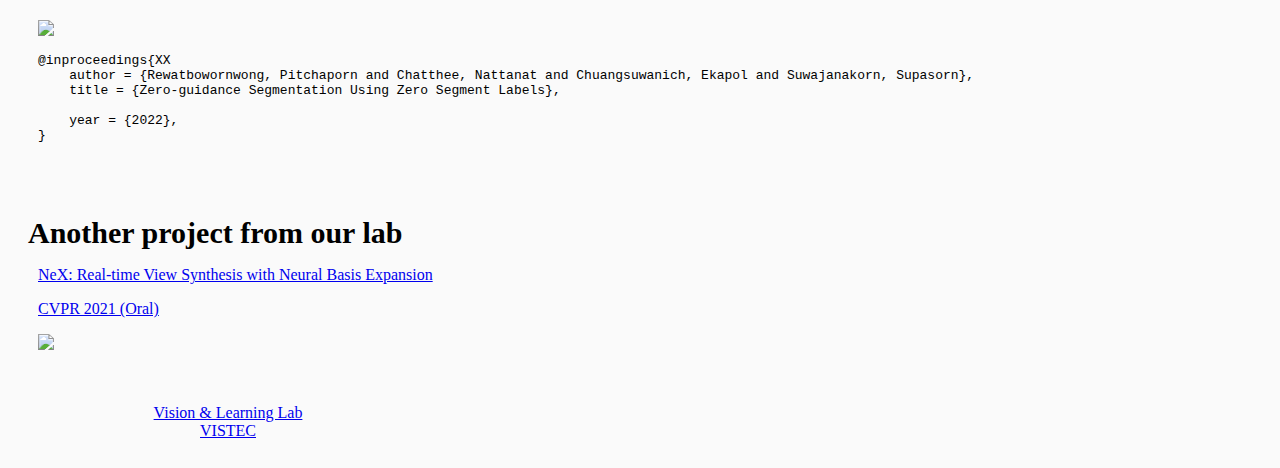
==== commit fe29cc53: "Update index.html" ====
--- a/index.html
+++ b/index.html
@@ -166,7 +166,7 @@
     </div>
   </section> -->
       <center>
-        <img src="assets/images/header-1.png" width="850px" height="850px">
+        <img src="assets/images/header-1.png" width="1000px" height="1000px">
         <div class="head_cap">
             <p style="color:gray;font-size: 14px;">
             <b>Zero-guidance Segmentation</b> segments input images and generated text labels for all segments without any guidance or prompting. <br> 
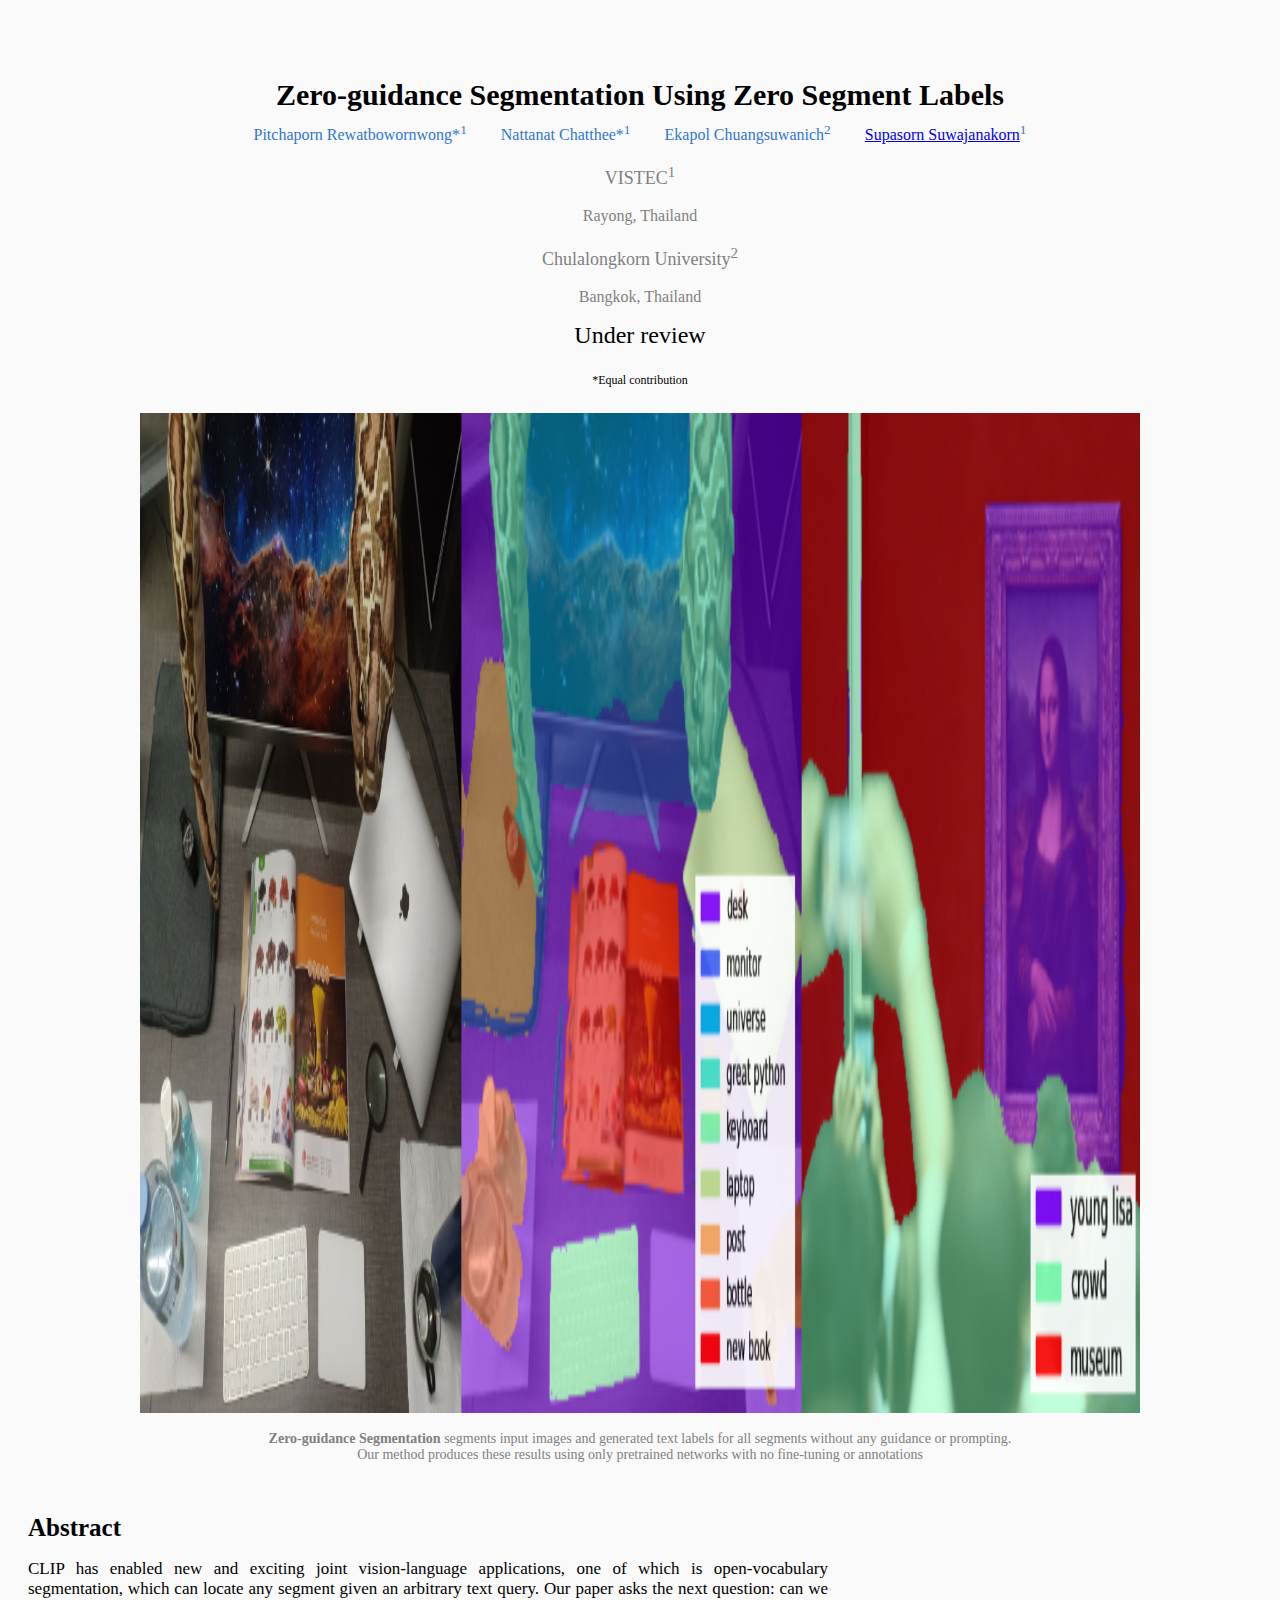
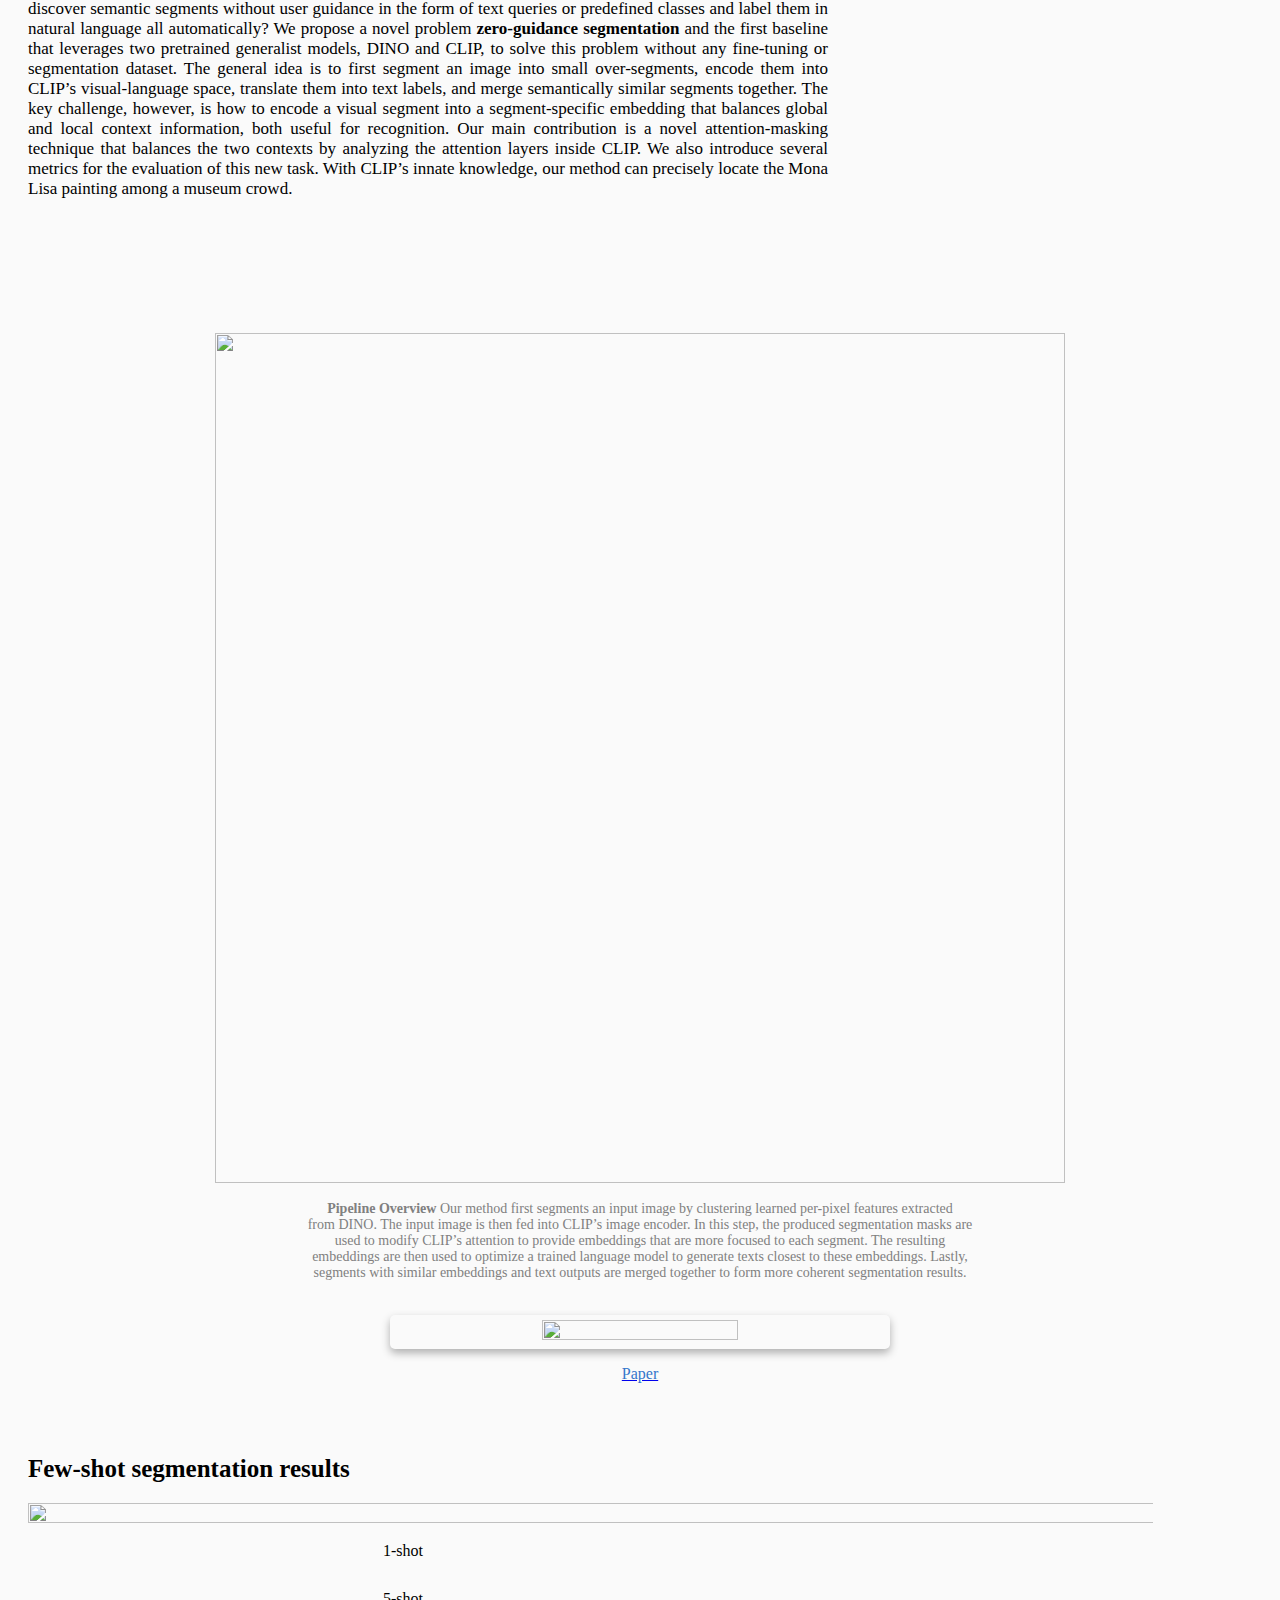
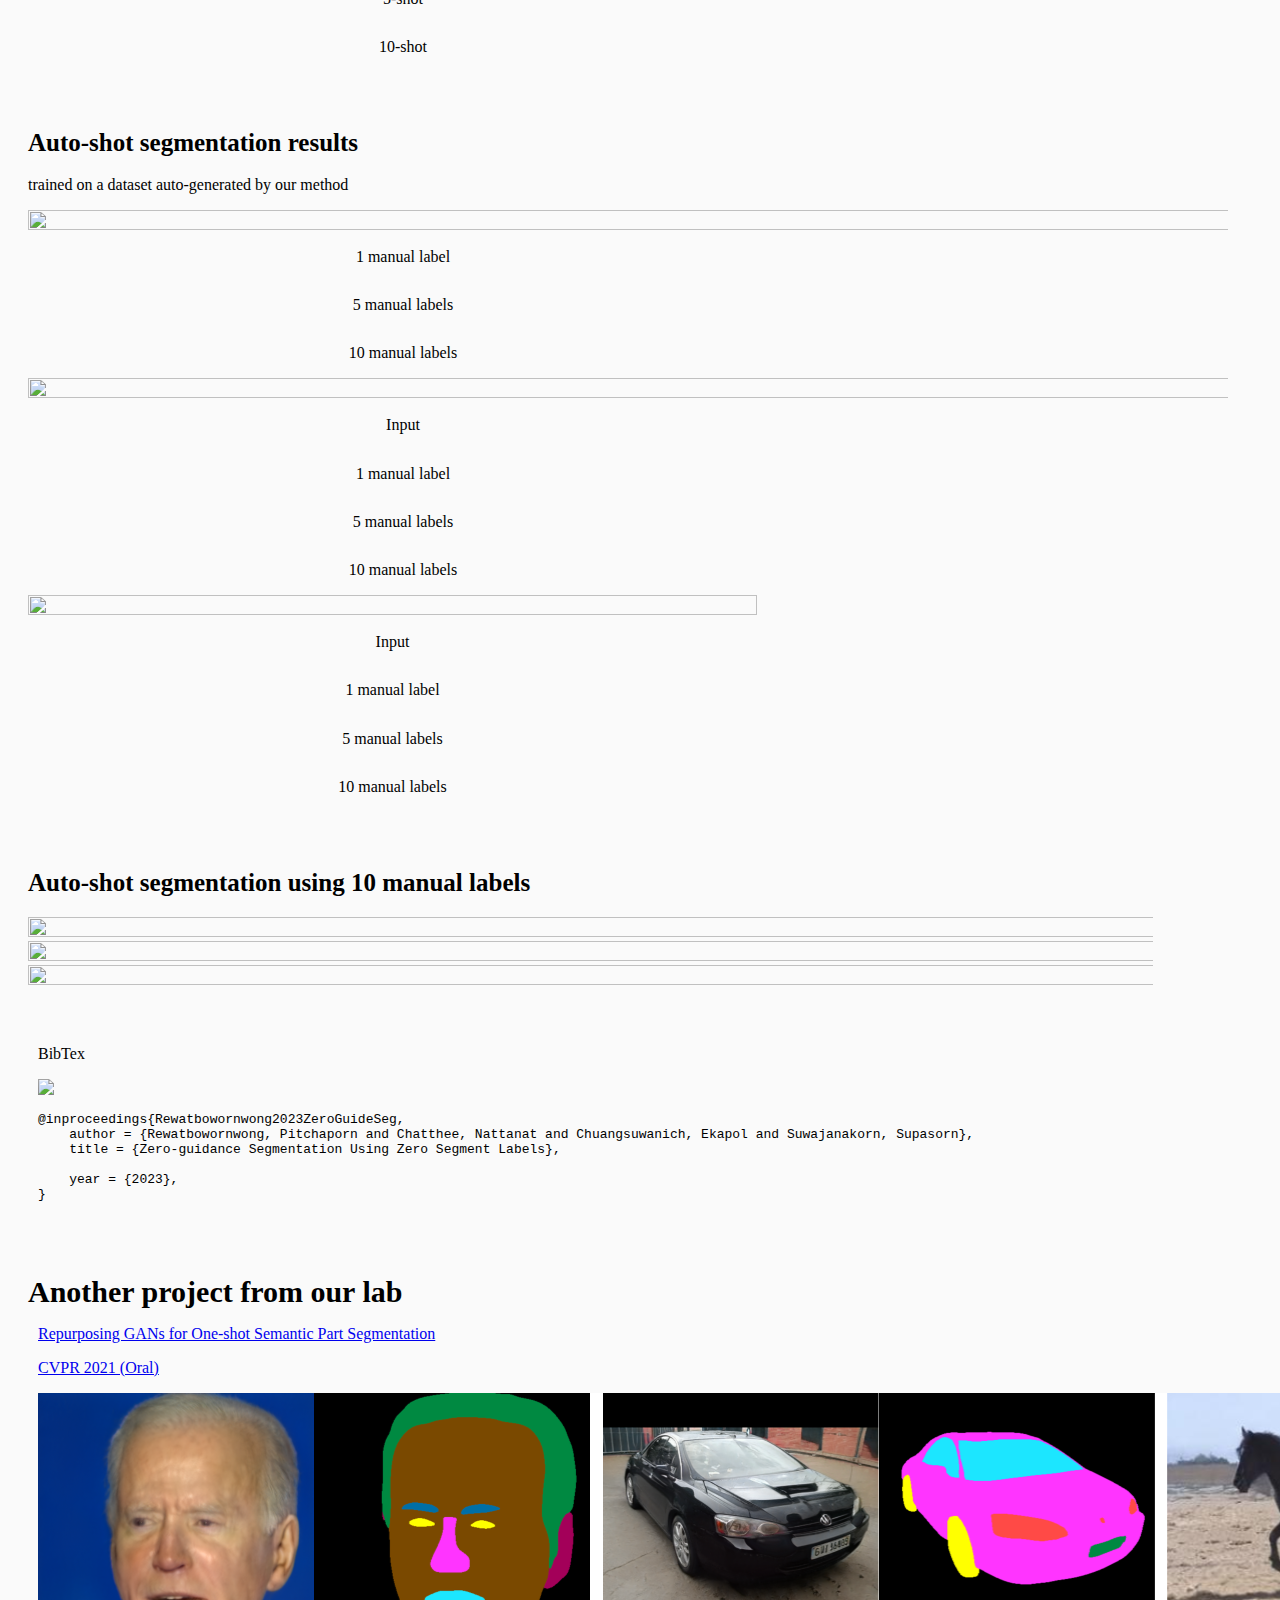
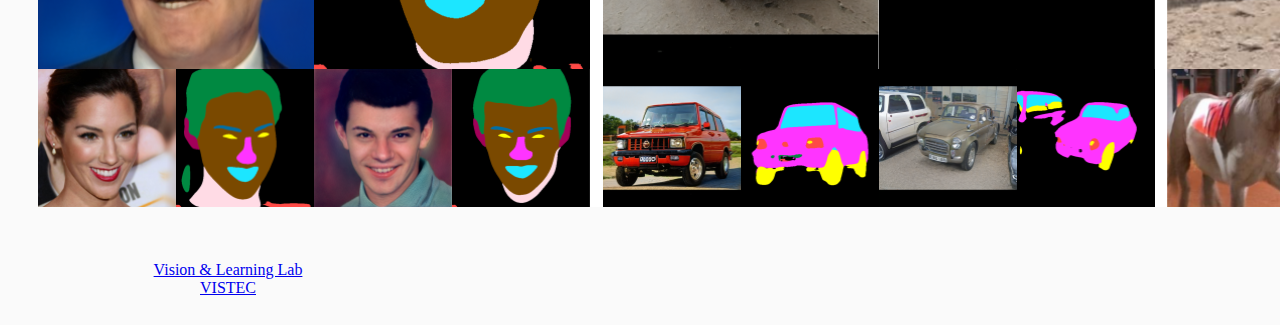
==== commit 8ce387a3: "Update index.html" ====
--- a/index.html
+++ b/index.html
@@ -178,7 +178,7 @@
       <div class="hero-body">
         <div class="container" style="max-width: 800px" >
           <h1 style="">Abstract</h1>
-          <p  style="text-align: justify; font-size: 17px;">
+          <p  style="text-align: justify; font-size: 17px;margin-bottom:3cm;">
             CLIP has enabled new and exciting joint vision-language applications, one of which is open-vocabulary 
             segmentation, which can locate any segment given an arbitrary text query. Our paper asks the next question: 
             can we discover semantic segments without user guidance in the form of text queries or predefined classes 
@@ -191,20 +191,22 @@
             Our main contribution is a novel attention-masking technique that balances the two contexts by analyzing the 
             attention layers inside CLIP. We also introduce several metrics for the evaluation of this new task. With 
             CLIP’s innate knowledge, our method can precisely locate the Mona Lisa painting among a museum crowd.
-<!--             While GANs have shown success in realistic image generation, the idea of using GANs for other tasks 
-            unrelated to synthesis is underexplored. Do GANs learn meaningful structural parts of objects during 
-            their attempt to reproduce those objects? In this work, we test this hypothesis and propose a simple 
-            and effective approach based on GANs for semantic part segmentation that requires as few as one label 
-            example along with an unlabeled dataset. Our key idea is to leverage a trained GAN to extract pixel-wise 
-            representation from the input image and use it as feature vectors for a segmentation network. Our experiments 
-            demonstrate that GANs representation is "readily discriminative" and produces surprisingly good results 
-            that are comparable to those from supervised baselines trained with significantly more labels. We believe 
-            this novel repurposing of GANs underlies a new class of unsupervised representation learning that is applicable 
-            to many other tasks. -->
           </p>
         </div>
       </div>
     </section>
+    <center>
+        <img src="assets/images/pipeline.png" width="850px" height="850px">
+        <div class="head_cap">
+            <p style="color:gray;font-size: 14px;">
+            <b>Pipeline Overview</b> Our method first segments an input image by clustering learned per-pixel features extracted  <br> 
+              from DINO. The input image is then fed into CLIP’s image encoder. In this step, the produced segmentation masks are  <br> 
+              used to modify CLIP’s attention to provide embeddings that are more focused to each segment. The resulting  <br>  
+              embeddings are then used to optimize a trained language model to generate texts closest to these embeddings. Lastly,  <br> 
+              segments with similar embeddings and text outputs are merged together to form more coherent segmentation results.
+            </p>
+        </div>
+      </center>
     <section class="hero is-light" style="">
       <div class="hero-body">
         <div class="container" style="text-align: center;">
@@ -213,7 +215,7 @@
             <div class="column">
               <a href="https://arxiv.org/pdf/2103.04379.pdf" target="_blank">
                 <div>
-                  <img src="assets/images/paper.PNG" style=" box-shadow: 0 4px 8px 0 rgba(0, 0, 0, 0.3); border-radius: 5px; padding: 5px;" width="40%" height="40%">
+                  <img src="assets/images/paper.png" style=" box-shadow: 0 4px 8px 0 rgba(0, 0, 0, 0.3); border-radius: 5px; padding: 5px;" width="40%" height="40%">
                 </div>
                 <p style="color:#3376cb;">Paper</p>
               </a>
@@ -350,13 +352,13 @@
     </a>
   </header>
     <div class="card-content">
-<pre style="background-color:inherit;padding: 0px;" id="bibtex-info">@inproceedings{XX 
+<pre style="background-color:inherit;padding: 0px;" id="bibtex-info">@inproceedings{Rewatbowornwong2023ZeroGuideSeg, 
     author = {Rewatbowornwong, Pitchaporn and Chatthee, Nattanat and Chuangsuwanich, Ekapol and Suwajanakorn, Supasorn},
     title = {Zero-guidance Segmentation Using Zero Segment Labels},
-<!--     booktitle = {IEEE Conference on Computer Vision and Pattern Recognition (CVPR)},  Tritrong2021RepurposeGANs,-->
-    year = {2022},
+<!--     booktitle = {IEEE Conference on Computer Vision and Pattern Recognition (CVPR)},-->
+    year = {2023},
 }</pre>
-    </div>
+    </div></div></div></div>
     </section>
     <section class="hero">
     <div class="hero-body">
@@ -366,11 +368,11 @@
             Another project from our lab 
           </h1>
 
-          <a href="http://nex-mpi.github.io/" target="_blank">
+          <a href="http://repurposegans.github.io/" target="_blank">
             <div class="card">
                 <header class="card-header">
                   <p class="card-header-title">
-                    NeX: Real-time View Synthesis with Neural Basis Expansion
+                    Repurposing GANs for One-shot Semantic Part Segmentation
                   </p>
                   <p class="card-header-icon" aria-label="more options">
                     CVPR 2021 (Oral)
@@ -378,35 +380,15 @@
                 </header>
                 <div class="card-content">
                   <div class="content">
-                    <img src="assets/images/nex.png" />
+                    <img src="assets/images/reproposed_gan.png" />
                   </div>
                 </div>
               </div>
-            </div>
           </a>
       </div>
      </div>
     </div>
   </section>
-<!--     <section class="hero is-light" style="background-color: #FFFFFF;">
-      <div class="hero-body">
-        <div class="container" style="max-width:800px">
-          <h1>
-            Video credits
-          </h1>
-          <div class="container" style="max-width:800px; font-size: 12px;">
-          <h6>
-            Horses of Iceland. "5 gaits of the Icelandic horse." YouTube, 10 Oct. 2017, <a href="https://youtu.be/RV9P0w8vZi8">https://youtu.be/RV9P0w8vZi8/</a>. <br>
-            J Utah. "Driving Downtown - Downtown Atlanta 4K - USA." YouTube, 21 Sep. 2016, <a href="https://youtu.be/fGJhH0P-izs">https://youtu.be/fGJhH0P-izs/</a>. <br>
-            Jozef Toth. "Car showcase GTA5." YouTube, 1 Feb. 2019, <a href="https://youtu.be/UMYif-0D0BU">https://youtu.be/UMYif-0D0BU/</a>. <br>
-            PBS NewsHour. "WATCH: Former Vice President Joe Biden speaks as vote count continues on Election Night." YouTube, 3 Nov. 2020, <a href="https://youtu.be/smLvFa7ECp0">https://youtu.be/smLvFa7ECp0/</a>. <br>
-            People. "The Final Interview With The Obamas (Full Interview) | PEN | People." YouTube, 20 Dec. 2016, <a href="https://youtu.be/iH1ZJVqJO3Y">https://youtu.be/iH1ZJVqJO3Y/</a>. <br>
-            Stock Freelr. "Horses Running in Farm House [Free To Use]." YouTube, 23 Jul. 2020, <a href="https://youtu.be/e6jOczzmKk0">https://youtu.be/e6jOczzmKk0/</a>. <br>
-            Y Combinator. “Mark Zuckerberg : How to Build the Future.” YouTube, 17 Aug. 2016, <a href="https://youtu.be/Lb4IcGF5iTQ/">https://youtu.be/Lb4IcGF5iTQ/</a>.
-          </h6>
-          </div></div>
-      </div>
-    </section> -->
     <section class="hero">
       <div class="hero-body">
         <div class="container" style="width: 400px">
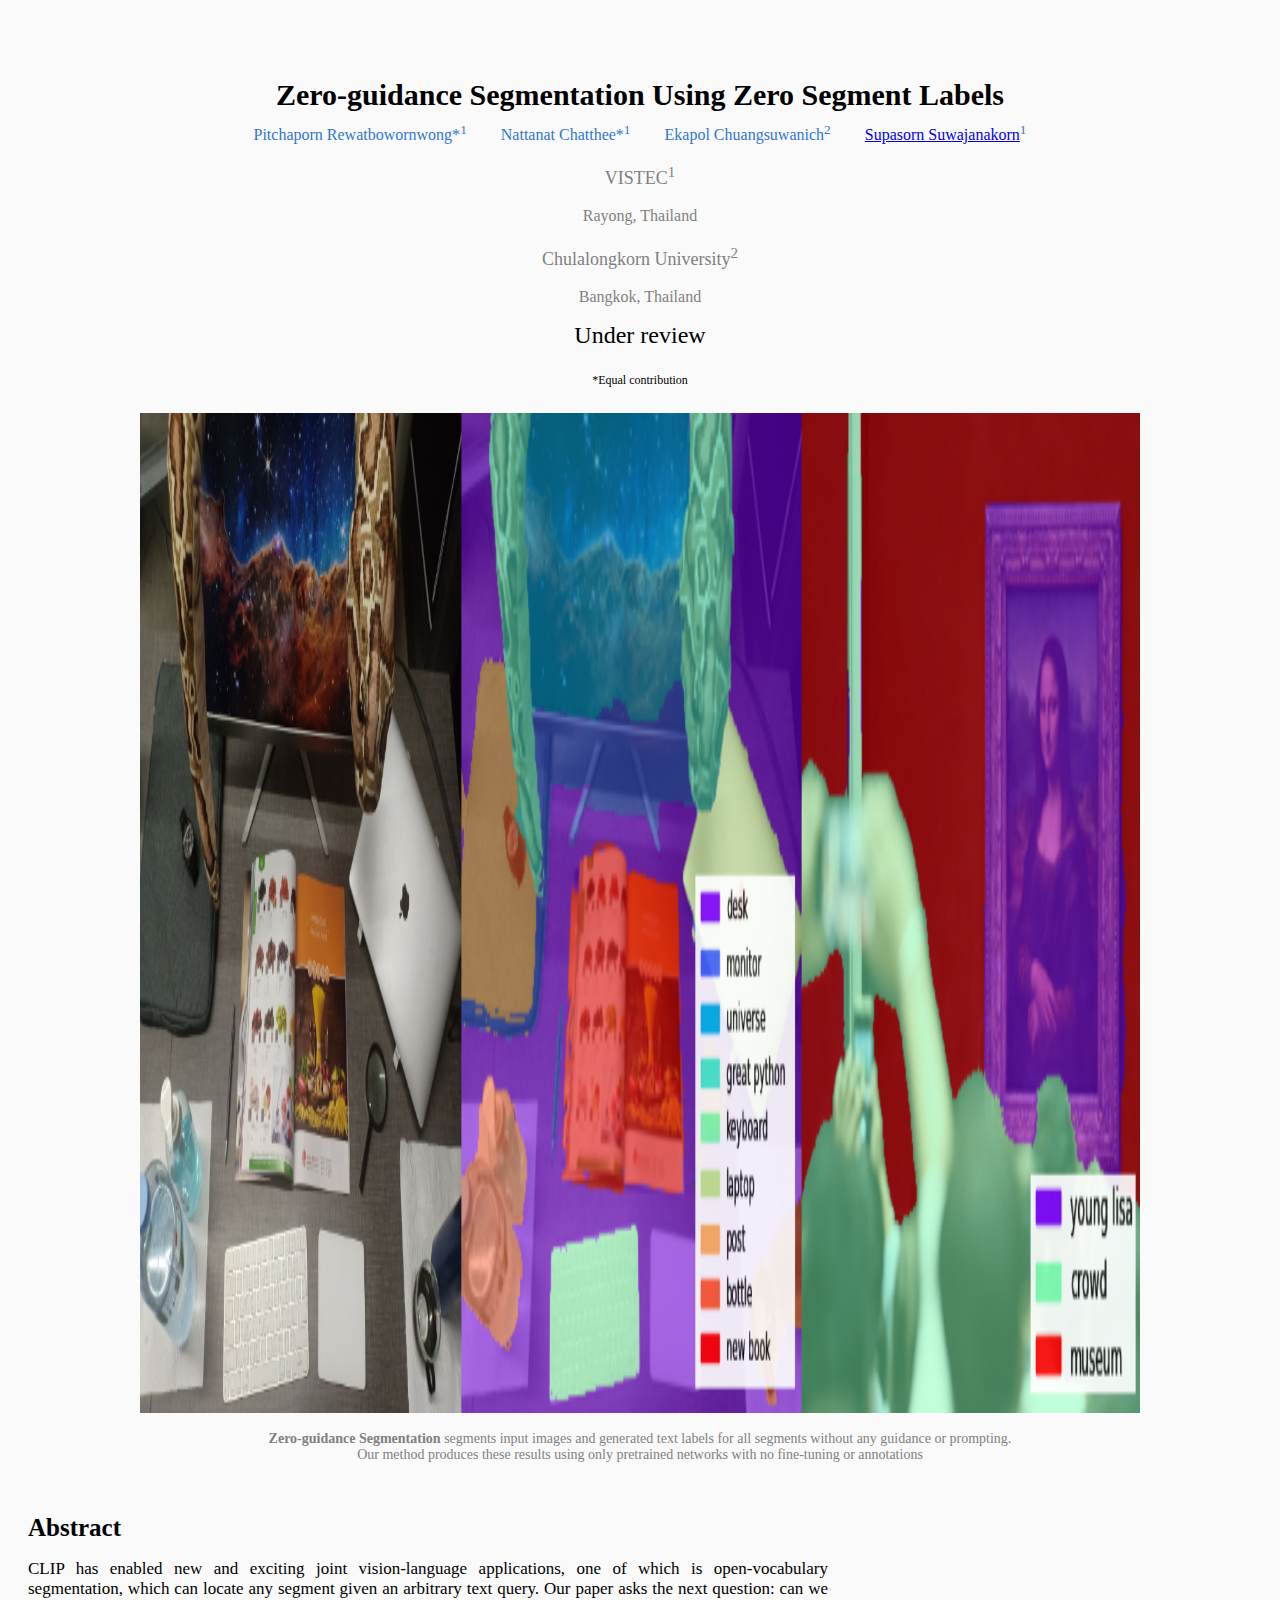
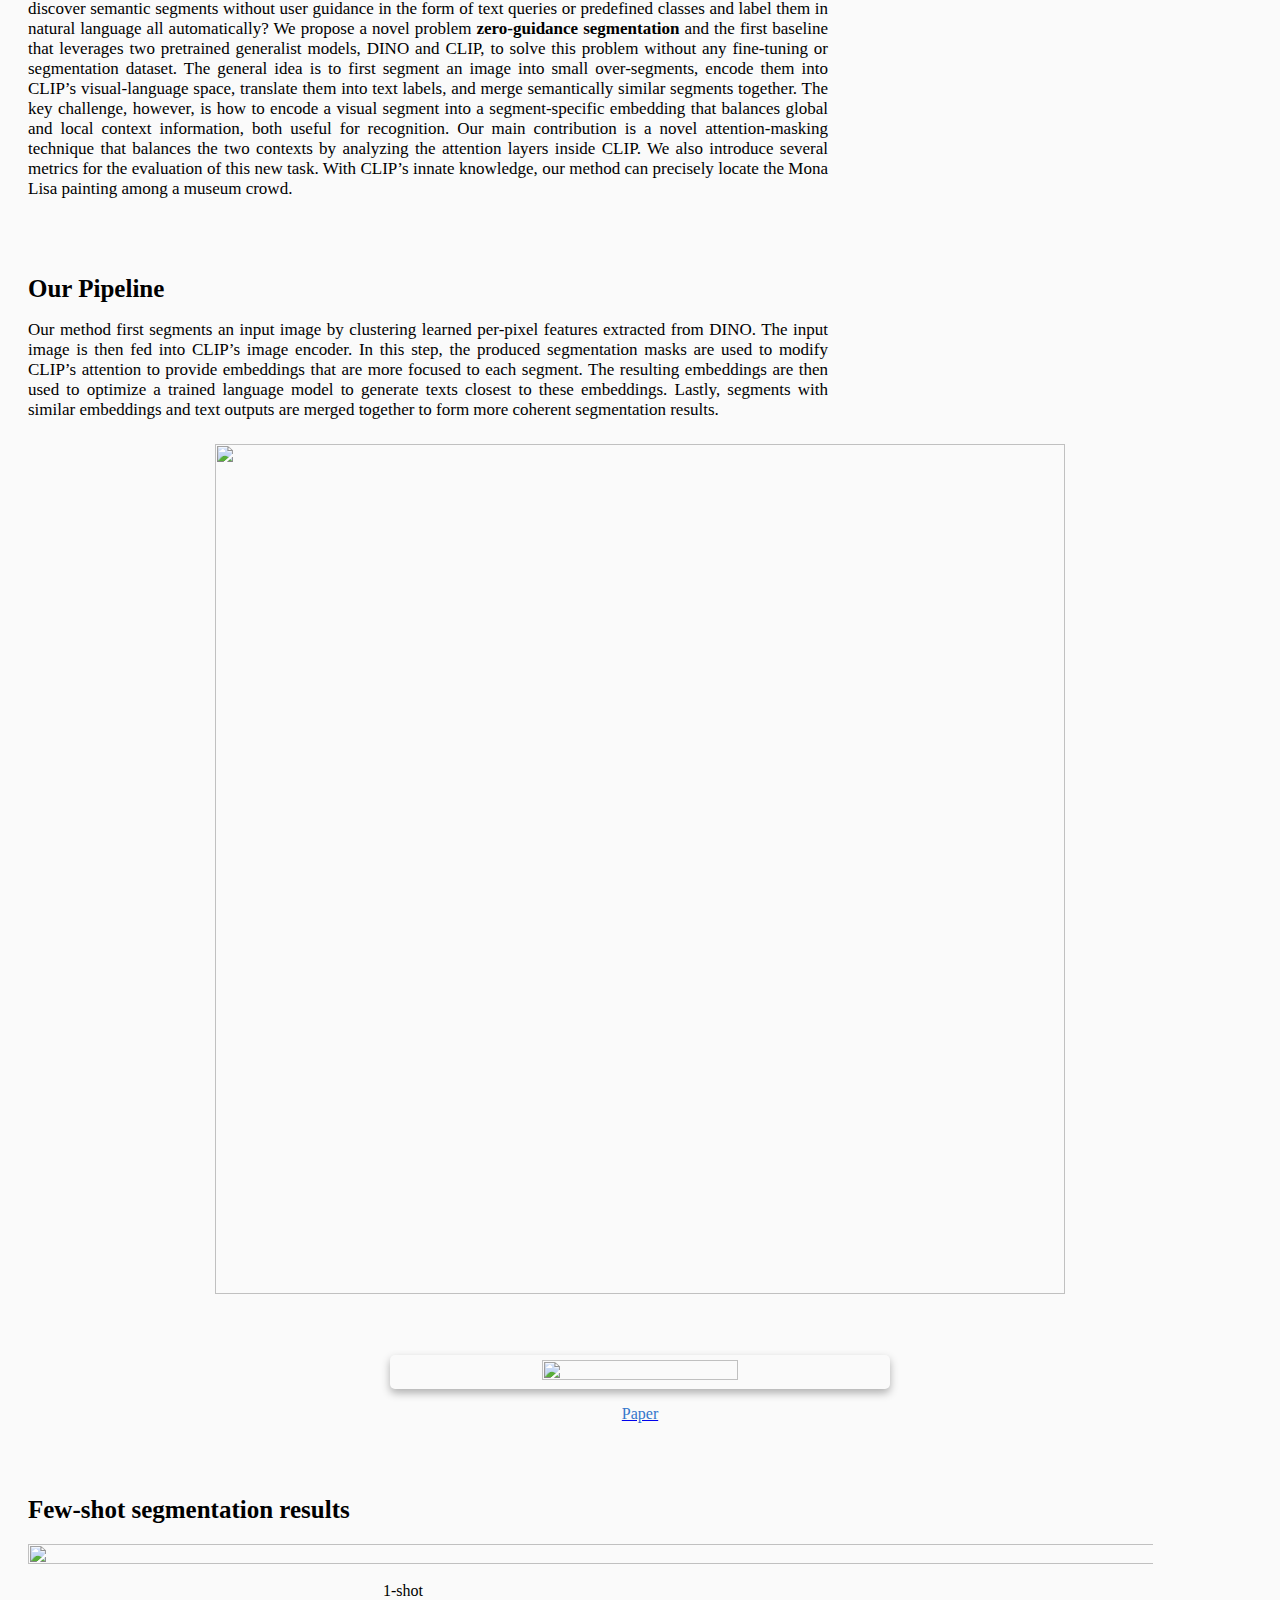
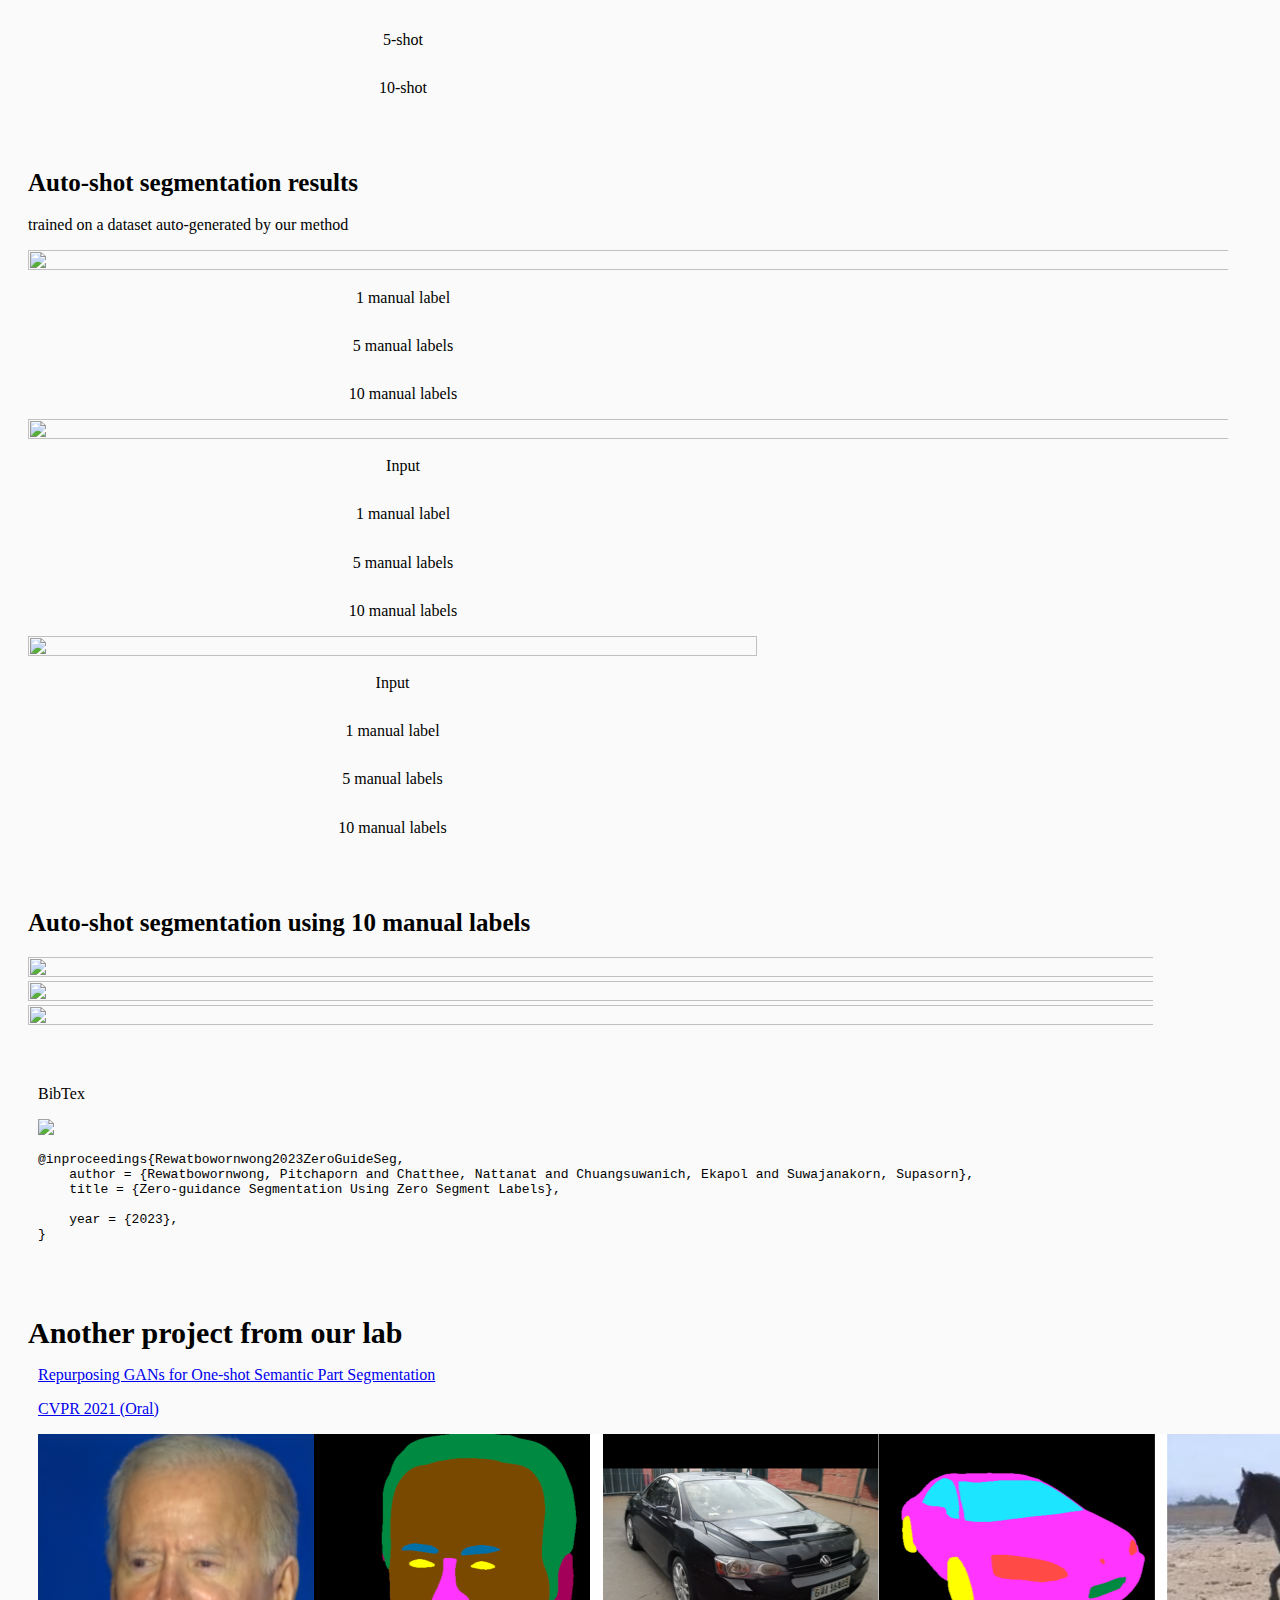
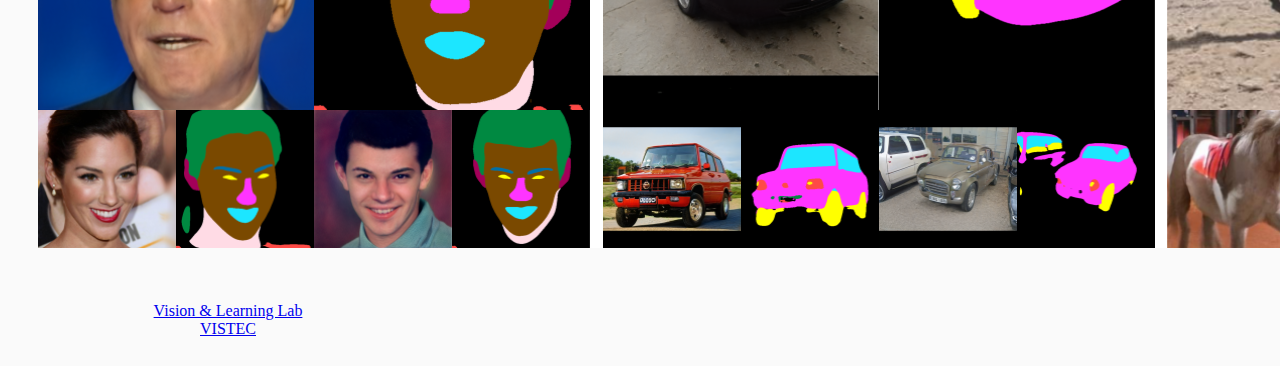
==== commit 4990c433: "Update index.html" ====
--- a/index.html
+++ b/index.html
@@ -178,7 +178,7 @@
       <div class="hero-body">
         <div class="container" style="max-width: 800px" >
           <h1 style="">Abstract</h1>
-          <p  style="text-align: justify; font-size: 17px;margin-bottom:3cm;">
+          <p  style="text-align: justify; font-size: 17px;margin-bottom:0.5cm;">
             CLIP has enabled new and exciting joint vision-language applications, one of which is open-vocabulary 
             segmentation, which can locate any segment given an arbitrary text query. Our paper asks the next question: 
             can we discover semantic segments without user guidance in the form of text queries or predefined classes 
@@ -195,21 +195,26 @@
         </div>
       </div>
     </section>
+    <section class="hero">
+      <div class="hero-body">
+        <div class="container" style="max-width: 800px" >
+          <h1 style="">Our Pipeline</h1>
+          <p  style="text-align: justify; font-size: 17px;margin-bottom:0.1cm;">
+            Our method first segments an input image by clustering learned per-pixel features extracted from DINO. The 
+            input image is then fed into CLIP’s image encoder. In this step, the produced segmentation masks are used to 
+            modify CLIP’s attention to provide embeddings that are more focused to each segment. The resulting embeddings 
+            are then used to optimize a trained language model to generate texts closest to these embeddings. Lastly, 
+            segments with similar embeddings and text outputs are merged together to form more coherent segmentation results.
+          </p>
+        </div>
+      </div>
+    </section>
     <center>
         <img src="assets/images/pipeline.png" width="850px" height="850px">
-        <div class="head_cap">
-            <p style="color:gray;font-size: 14px;">
-            <b>Pipeline Overview</b> Our method first segments an input image by clustering learned per-pixel features extracted  <br> 
-              from DINO. The input image is then fed into CLIP’s image encoder. In this step, the produced segmentation masks are  <br> 
-              used to modify CLIP’s attention to provide embeddings that are more focused to each segment. The resulting  <br>  
-              embeddings are then used to optimize a trained language model to generate texts closest to these embeddings. Lastly,  <br> 
-              segments with similar embeddings and text outputs are merged together to form more coherent segmentation results.
-            </p>
-        </div>
       </center>
     <section class="hero is-light" style="">
       <div class="hero-body">
-        <div class="container" style="text-align: center;">
+        <div class="container" style="text-align: center;margin-top:1cm;">
           <div class="columns">
             <div class="column"></div>
             <div class="column">
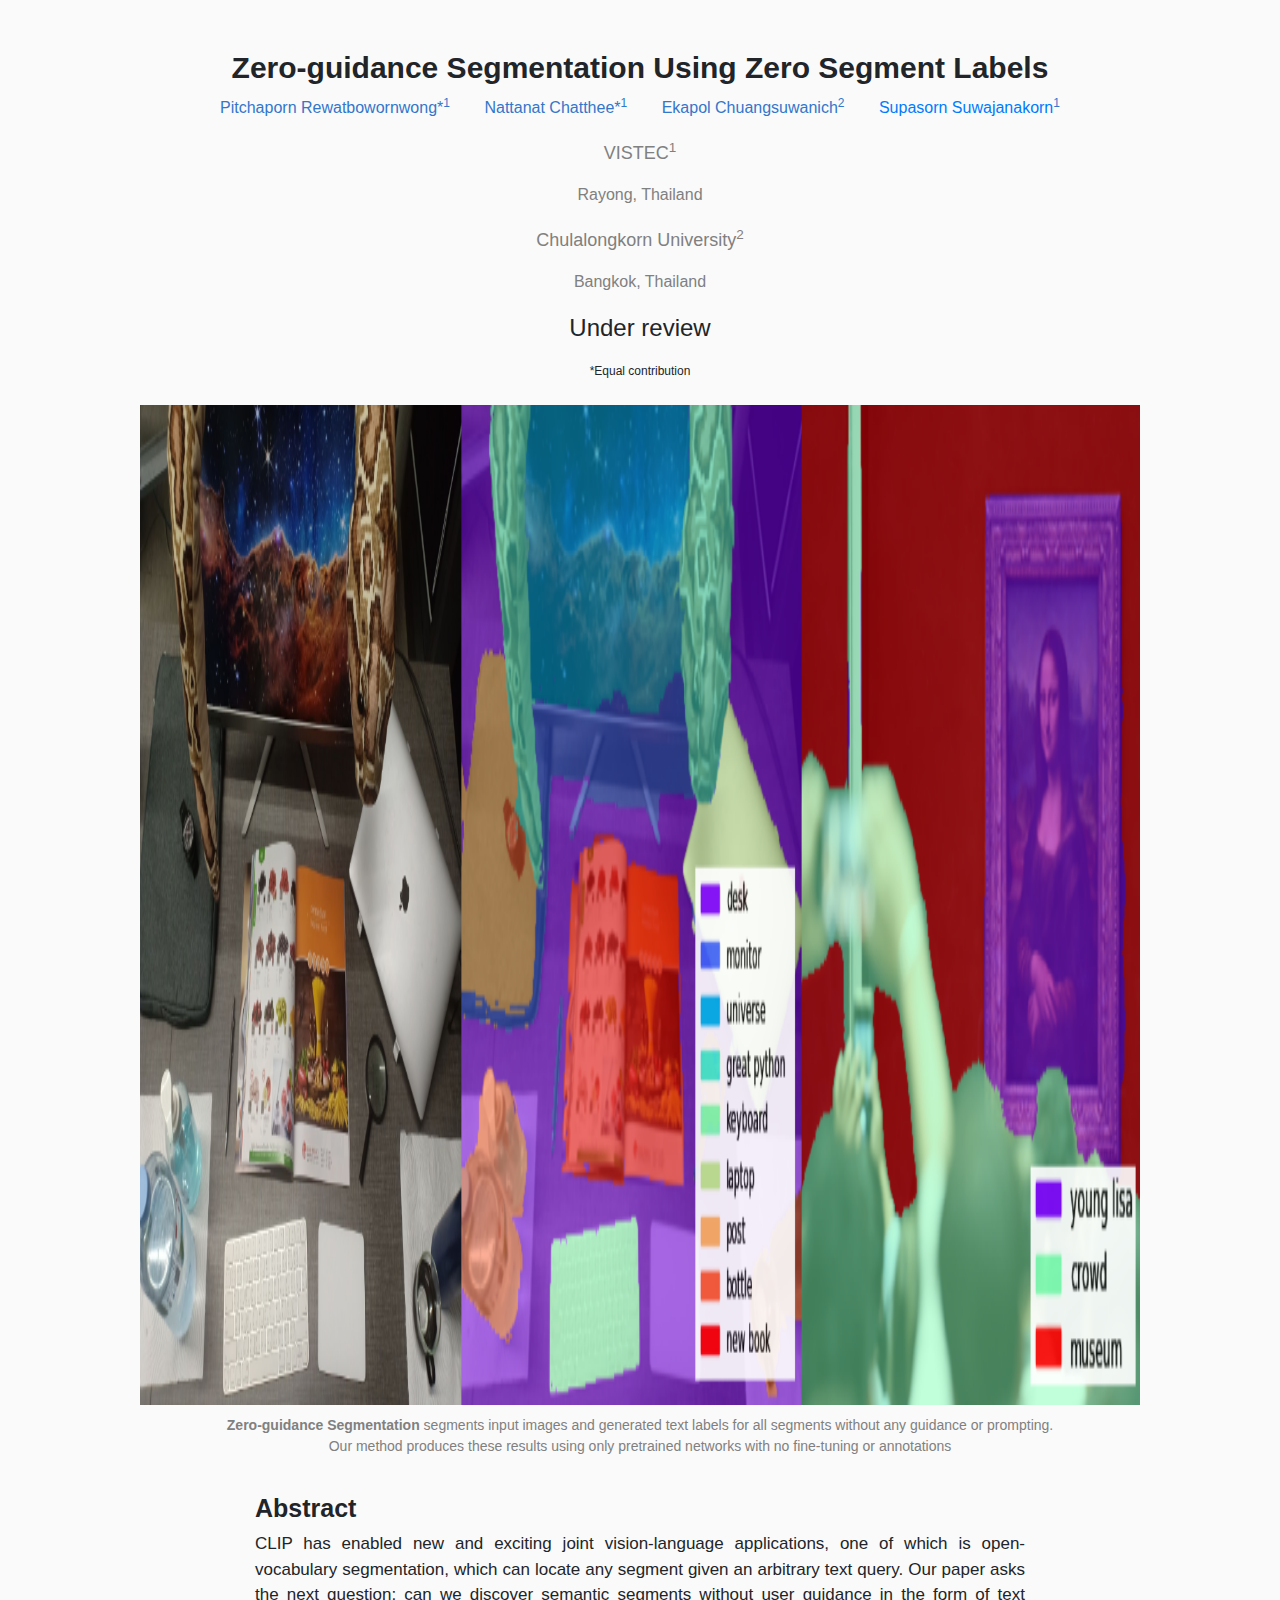
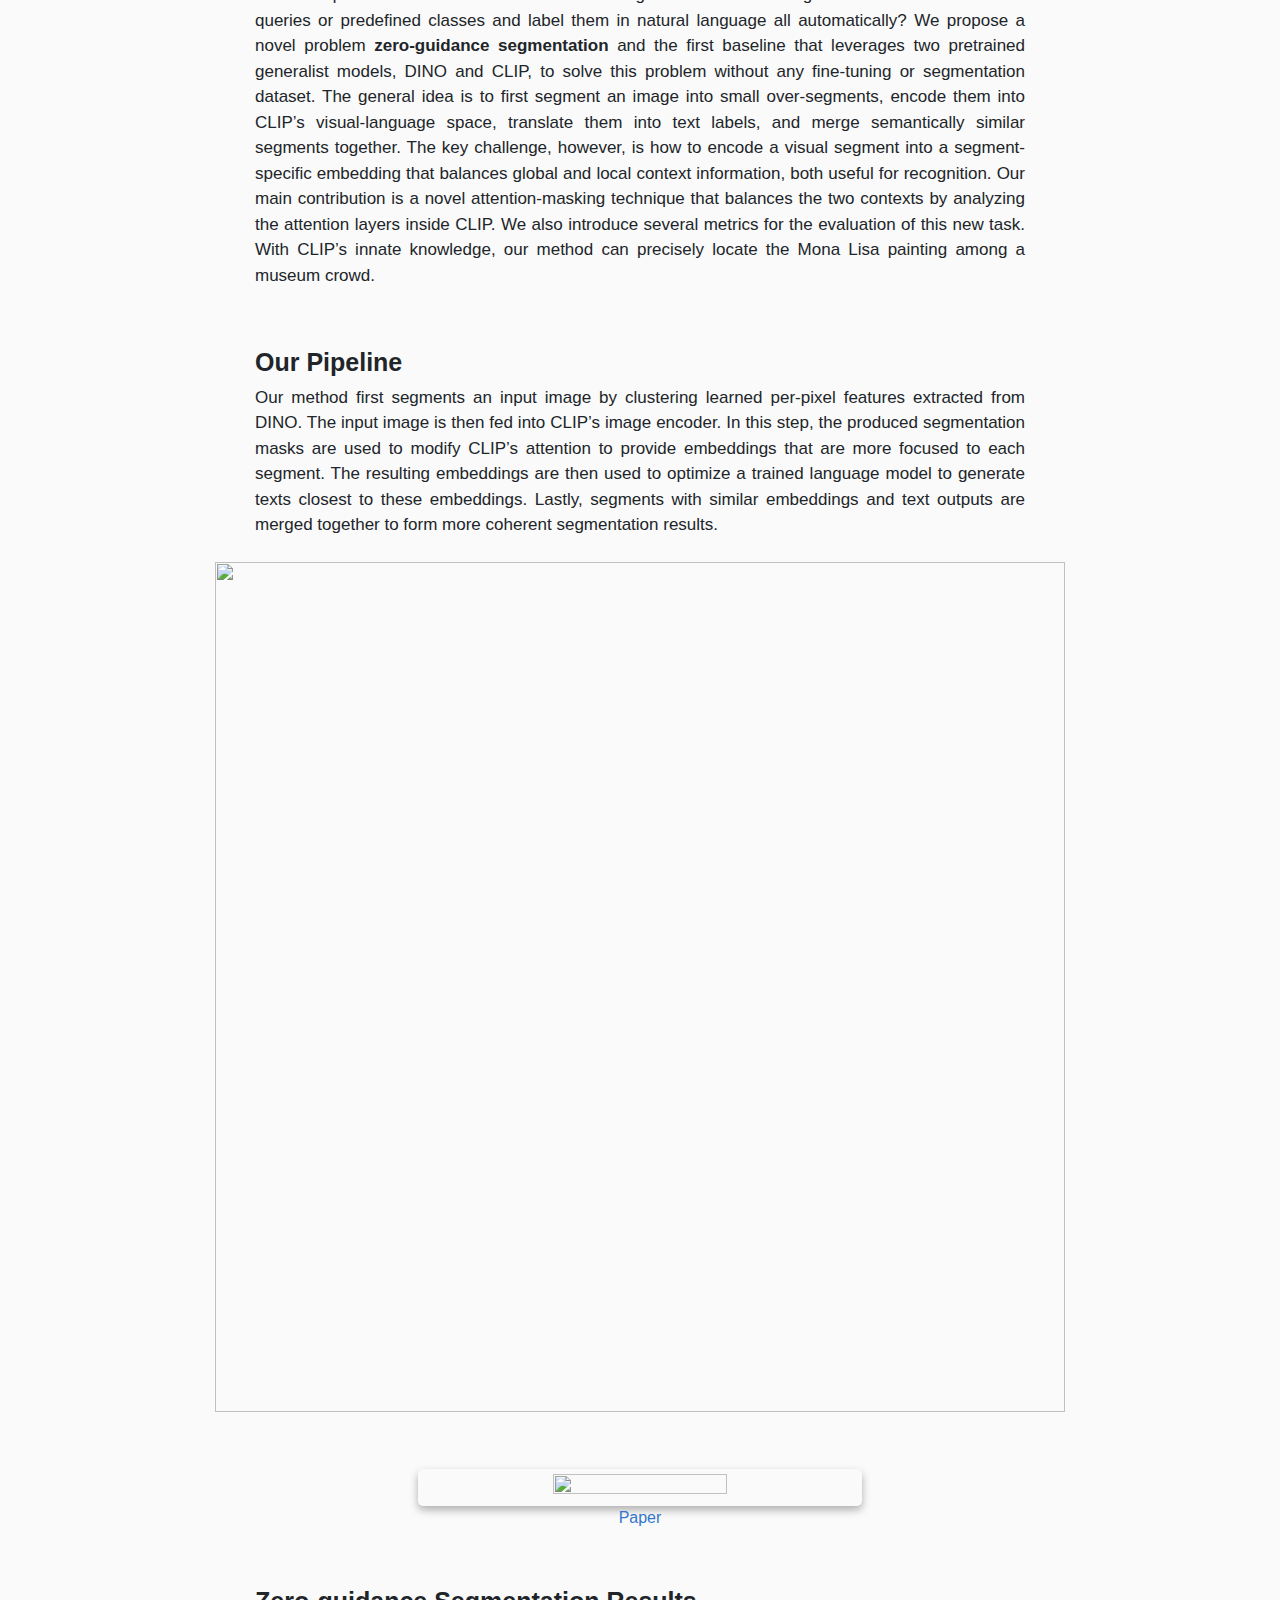
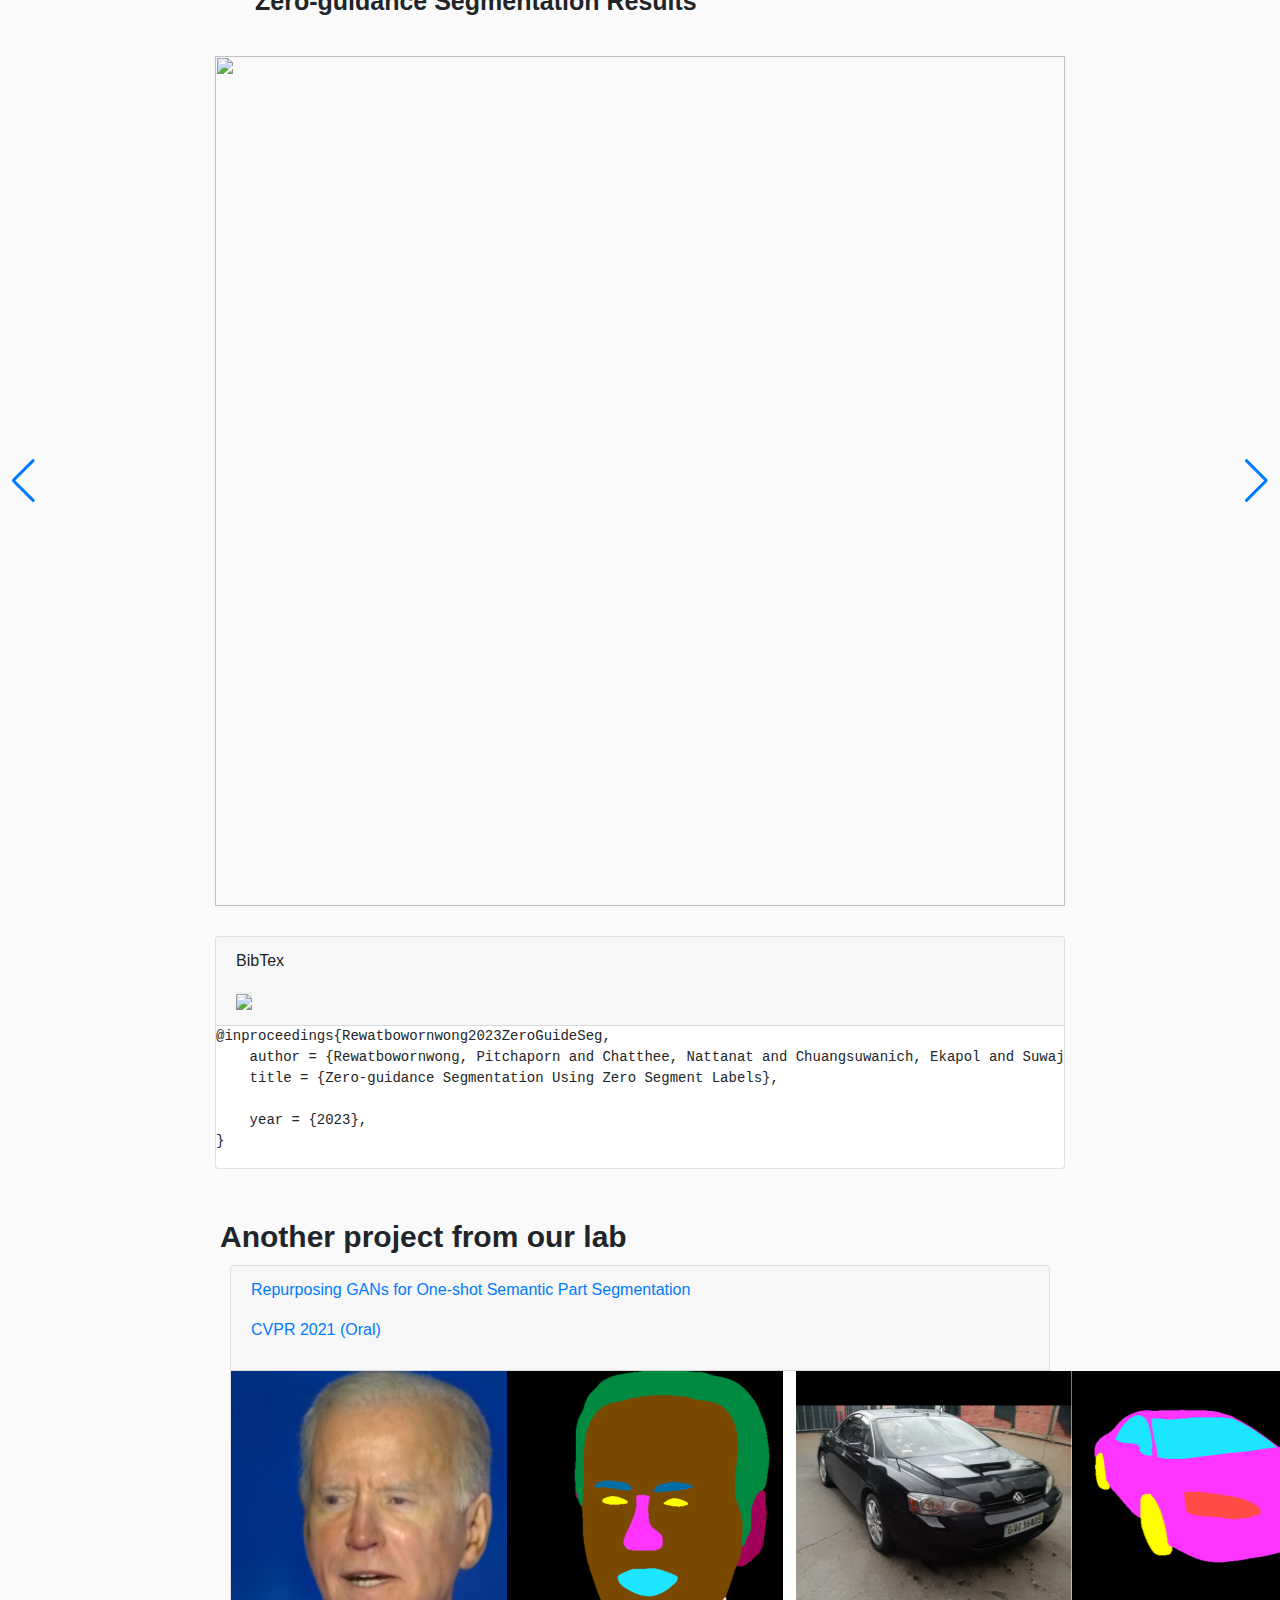
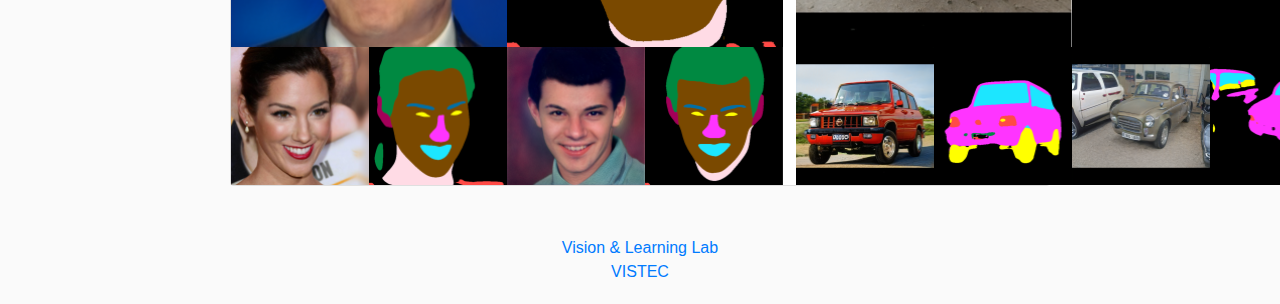
==== commit ad871c7e: "Update index.html" ====
--- a/index.html
+++ b/index.html
@@ -4,6 +4,23 @@
     <meta charset="utf-8">
 <!--     <meta name="viewport" content="width=device-width, initial-scale=1"> -->
     <meta name="google-site-verification" content="RRBnwYbS4fA-miRhlvTT9lm9uJrWSHPbv_-4PYUiH2M" />
+    <!-- Swiper CSS -->
+        <link rel="stylesheet" href="./swiper/css/swiper-bundle.min.css">
+
+        <!-- Google tag (gtag.js) -->
+        <script async="" src="./js"></script>
+        <link rel="stylesheet" href="https://cdn.jsdelivr.net/npm/bootstrap@4.0.0/dist/css/bootstrap.min.css" integrity="sha384-Gn5384xqQ1aoWXA+058RXPxPg6fy4IWvTNh0E263XmFcJlSAwiGgFAW/dAiS6JXm" crossorigin="anonymous">
+        <script src="https://code.jquery.com/jquery-3.6.2.min.js" integrity="sha256-2krYZKh//PcchRtd+H+VyyQoZ/e3EcrkxhM8ycwASPA=" crossorigin="anonymous"></script>
+        <script src="./swiper/js/reshadow.js"></script>
+        <script src="./swiper/js/relight.js"></script>
+        <script src="./swiper/js/move_light.js"></script>
+        <script>
+            window.dataLayer = window.dataLayer || [];
+            function gtag(){dataLayer.push(arguments);}
+            gtag('js', new Date());
+
+            gtag('config', 'G-XB3PR2Y1TQ');
+        </script>
     <title>Zero-guideSeg</title>
     <link rel="stylesheet" href="assets/scripts/bulma.min.css">
     <style>
@@ -249,98 +266,34 @@
       <div class="hero-body">
         <div class="container" style="max-width:800px;margin-bottom:20px;">
           <h1>
-            Few-shot segmentation results
+            Zero-guidance Segmentation Results
           </h1>
-        </div>
-        <div class="container" style="max-width:750px">
-
-          <center>
-            <img src="assets/video/biden_fs.gif" class="centerImage" width="150%" height="150%"/>
-          </center>
-          
-          <div class="columns is-mobile">
-            <div class="column"><p class="subtitle" style="text-align:center; padding-top: 27px;">1-shot<p></div>
-           <div class="column"><p class="subtitle" style="text-align:center; padding-top: 27px;">5-shot<p></div>
-           <div class="column"><p class="subtitle" style="text-align:center; padding-top: 27px;">10-shot<p></div>
-          </div>
-        </div>
-      </div>
-    </section>
-    <section class="hero is-light" style="background-color: #FFFFFF;">
-      <div class="hero-body">
-        <div class="container"  style="max-width:800px">
-          <h1>
-            Auto-shot segmentation results
-          </h1>
-          <p class="subtitle" style="padding-top: 15px;">
-            <!-- Auto-shot segmentation network is trained on a dataset auto-generated by our method. -->
-            trained on a dataset auto-generated by our method
-          </p>
-
-            <div class="container" style="max-width:750px">
-            <div class="column">
-              <center>
-                <img src="assets/video/mark_fs.gif" class="centerImage" width="160%" height="160%"/>
-              </center>
-              <div class="columns is-mobile">
-                <div class="column"><p class="subtitle" style="text-align:center; padding-top: 27px;">1 manual label<p></div>
-               <div class="column"><p class="subtitle" style="text-align:center; padding-top: 27px;">5 manual labels<p></div>
-               <div class="column"><p class="subtitle" style="text-align:center; padding-top: 27px;">10 manual labels<p></div>
-              </div>
-              </div>
-            </div>
-            <div class="container" style="max-width:750px">
-              <p style = "margin-top: 15px;">
-            <div class="column">
-              <center>
-                <img src="assets/video/car_fs.gif" class="centerImage" width="160%" height="160%"/>
-              </center>
-              <div class="columns is-mobile">
-                <div class="column"><p class="subtitle" style="text-align:center; padding-top: 27px;">Input<p></div>
-                <div class="column"><p class="subtitle" style="text-align:center; padding-top: 27px;">1 manual label<p></div>
-               <div class="column"><p class="subtitle" style="text-align:center; padding-top: 27px;">5 manual labels<p></div>
-               <div class="column"><p class="subtitle" style="text-align:center; padding-top: 27px;">10 manual labels<p></div>
-              </div>
-              </div>
-            </div>
-            <div class="container" style="max-width:729px">
-              <p style = "margin-top: 15px;">
-          <div class="columns">
-            <div class="column">
-              <center>
-                <img src="assets/video/horse_fs.gif" class="centerImage" width="100%" height="100%"/>
-              </center>
-              <div class="columns is-mobile">
-                <div class="column"><p class="subtitle" style="text-align:center; padding-top: 27px;">Input<p></div>
-                <div class="column"><p class="subtitle" style="text-align:center; padding-top: 27px;">1 manual label<p></div>
-               <div class="column"><p class="subtitle" style="text-align:center; padding-top: 27px;">5 manual labels<p></div>
-               <div class="column"><p class="subtitle" style="text-align:center; padding-top: 27px;">10 manual labels<p></div>
-              </div>
-            </div>
-            </div>
-          </div>
-        </div>
-      </div>
-    </section>
-    <section class="hero is-light" style="background-color: #FFFFFF;">
-      <div class="hero-body">
-        <div class="container" style="max-width:800px;">
-          <h1>
-            Auto-shot segmentation using 10 manual labels
-          </h1>
-          <div class="container" style="max-width:750px; margin-top:20px;">
-            <center>
-              <img src="assets/video/obamas.gif" class="centerImage" width="150%" height="150%"/>
-            </center>
-            <center>
-              <img src="assets/video/car_vid9.gif" class="centerImage" width="150%" height="150%"/>
-            </center>
-            <center>
-              <img src="assets/video/horse_vid9.gif" class="centerImage" width="150%" height="150%"/>
-            </center>
-        </div></div>
-      </div>
-    </section>
+        </div></div> 
+      </section>
+      <div class="swiper">
+        <div class="swiper-wrapper">
+                <div class="swiper-slide">
+<!--                     <div class="card-wrapper swiper-wrapper">
+                        <div class="card swiper-slide"> -->
+                          <center>
+                            <img src="assets/images/slide_test.png" width="850px" height="850px">
+                          </center>
+                        </div>
+<!--                         <div class="card swiper-slide"> -->
+                 <div class="swiper-slide">
+                          <center>
+                            <img src="assets/images/header-1.png" width="850px" height="850px">
+                          </center>
+<!--                         </div> -->
+                 </div>
+          </div>
+        
+         <div class="swiper-pagination"></div>
+         <div class="swiper-button-next"></div>
+         <div class="swiper-button-prev"></div>
+      </div>
+    
+    
   <section class="hero" style="padding-top:0px;">
     <div class="hero-body">
       <div class="container" style="max-width:900px;">
